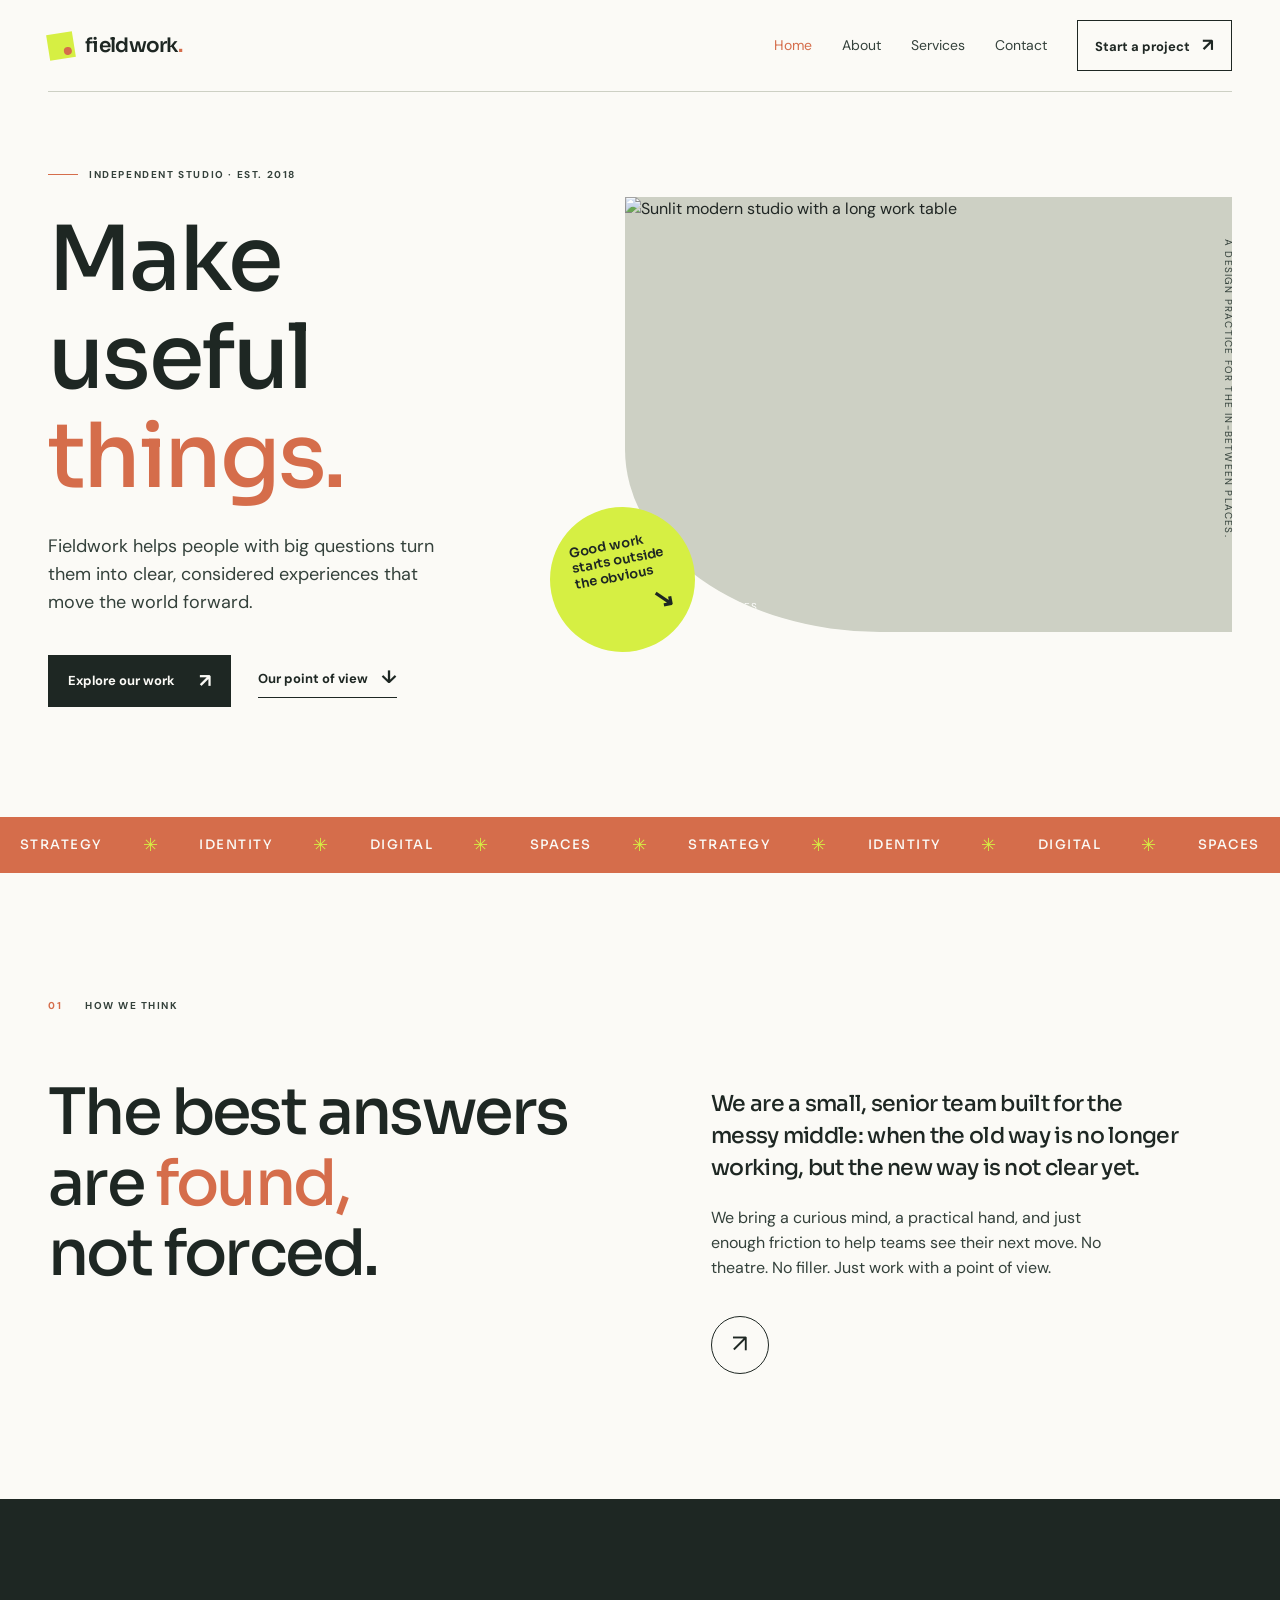
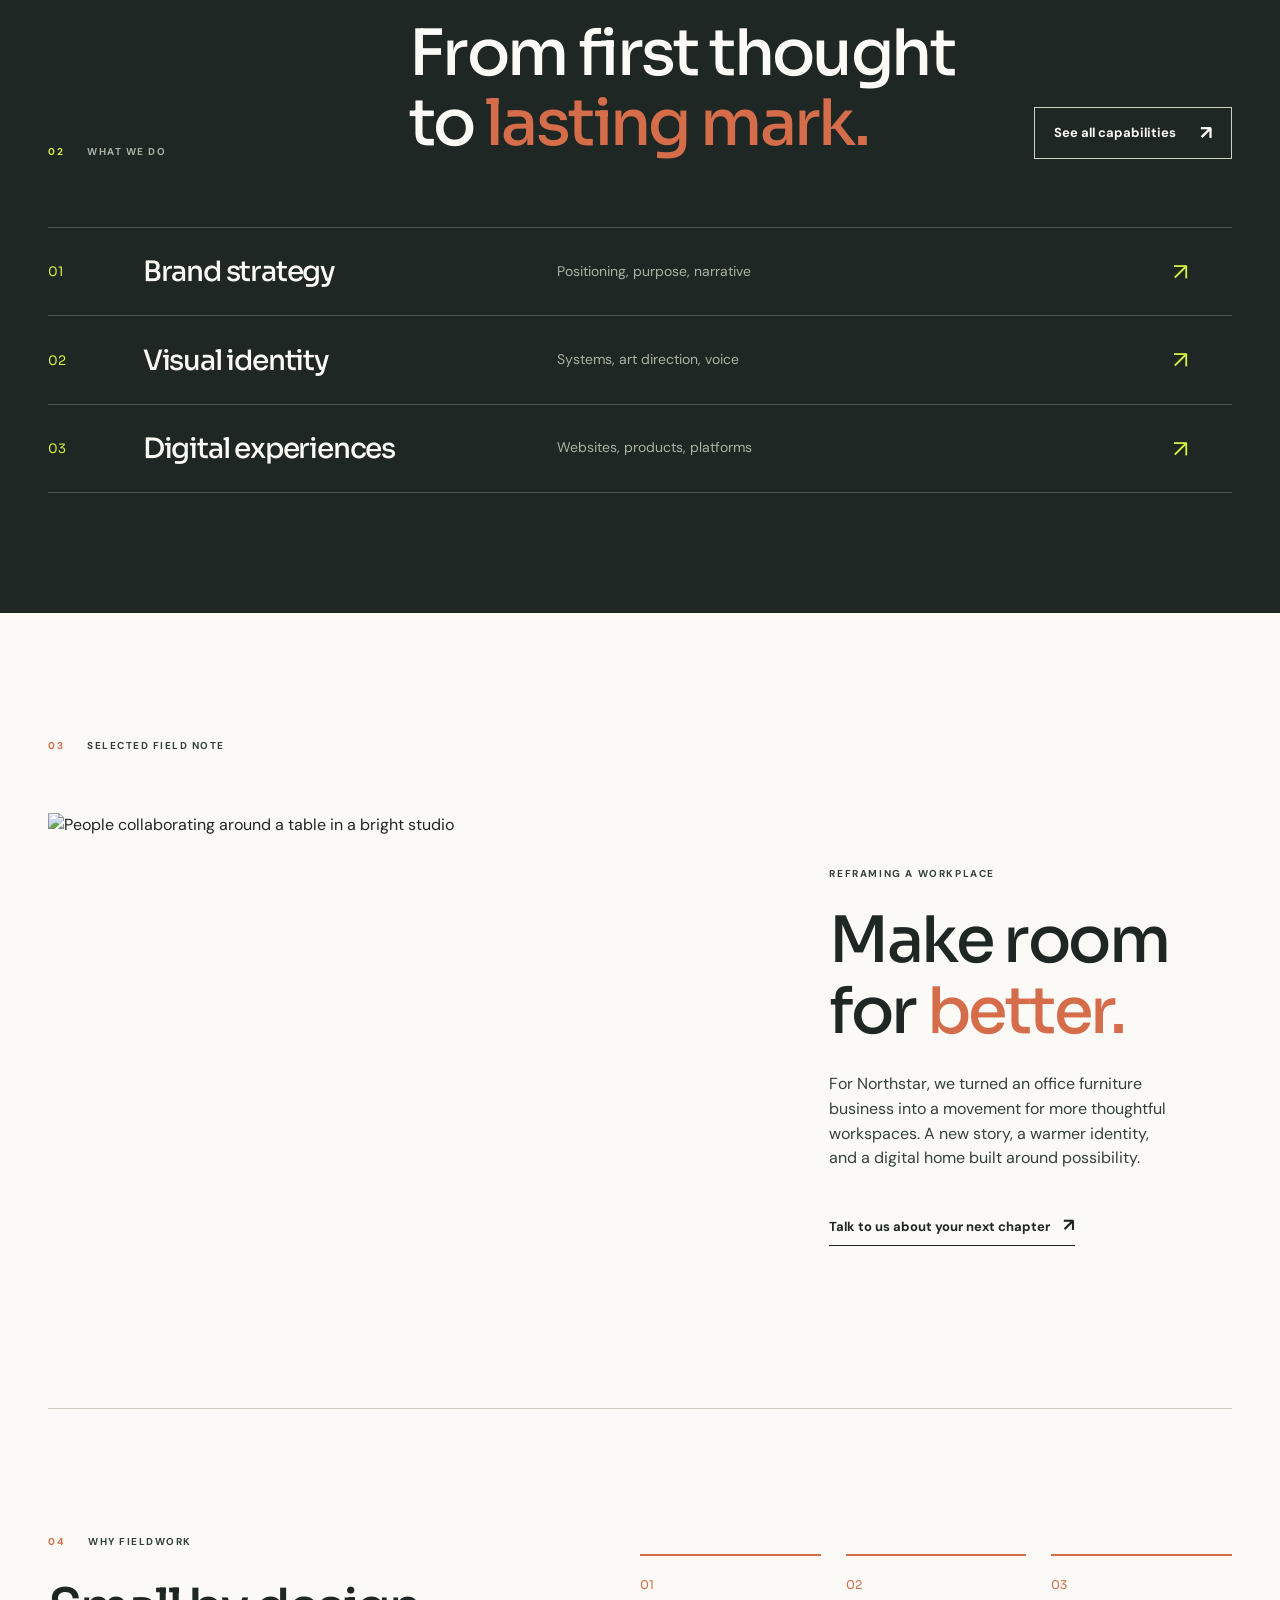
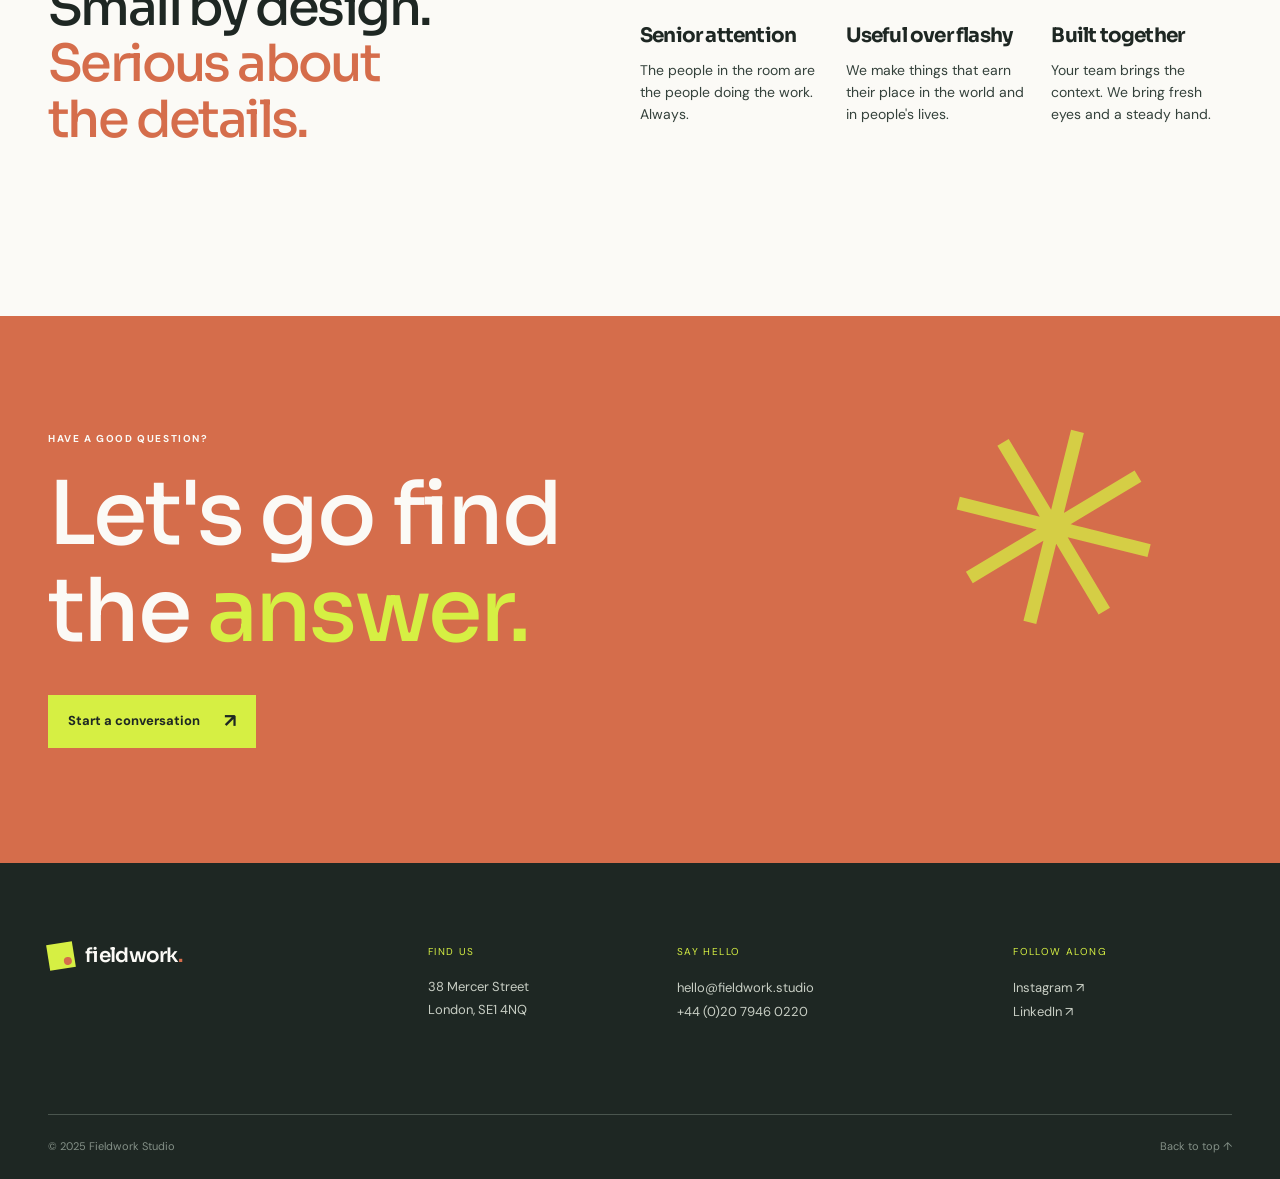
==== index.html @ 7ca1d2e1 "Initial website 2" ====
<!DOCTYPE html>
<html lang="en">
<head>
  <meta charset="UTF-8">
  <meta name="viewport" content="width=device-width, initial-scale=1.0">
  <meta name="description" content="Fieldwork is a strategy and design studio helping ambitious teams make useful things.">
  <title>Fieldwork — Make useful things</title>
  <link rel="preconnect" href="https://fonts.googleapis.com">
  <link rel="preconnect" href="https://fonts.gstatic.com" crossorigin>
  <link href="https://fonts.googleapis.com/css2?family=DM+Sans:wght@400;500;600;700&family=Sora:wght@400;500;600;700&display=swap" rel="stylesheet">
  <link rel="stylesheet" href="css/style.css">
</head>
<body>
  <header class="site-header" id="top">
    <nav class="navbar container" aria-label="Primary navigation">
      <a class="brand" href="index.html" aria-label="Fieldwork home"><span class="brand-mark"></span><span>fieldwork<span class="brand-dot">.</span></span></a>
      <button class="menu-toggle" aria-expanded="false" aria-controls="site-menu"><span></span><span></span><span></span><span class="sr-only">Open menu</span></button>
      <div class="nav-menu" id="site-menu">
        <a class="nav-link active" href="index.html">Home</a>
        <a class="nav-link" href="about.html">About</a>
        <a class="nav-link" href="services.html">Services</a>
        <a class="nav-link" href="contact.html">Contact</a>
        <a class="nav-cta" href="contact.html">Start a project <span aria-hidden="true">↗</span></a>
      </div>
    </nav>
  </header>

  <main>
    <section class="hero container">
      <div class="hero-copy reveal">
        <p class="eyebrow"><span class="eyebrow-line"></span> Independent studio · Est. 2018</p>
        <h1>Make useful<br><em>things.</em></h1>
        <p class="hero-intro">Fieldwork helps people with big questions turn them into clear, considered experiences that move the world forward.</p>
        <div class="hero-actions"><a class="button button-dark" href="services.html">Explore our work <span>↗</span></a><a class="text-link" href="#manifesto">Our point of view <span>↓</span></a></div>
      </div>
      <div class="hero-visual reveal delay-1">
        <div class="hero-image-wrap"><img src="https://images.unsplash.com/photo-1497366754035-f200968a6e72?auto=format&fit=crop&w=1200&q=85" alt="Sunlit modern studio with a long work table"><span class="image-label">01 / studio notes</span></div>
        <div class="hero-stamp"><span>Good work<br>starts outside<br>the obvious</span><span class="stamp-arrow">↘</span></div>
        <div class="hero-caption">A design practice for the in-between places.</div>
      </div>
    </section>

    <section class="ticker" aria-label="Fieldwork disciplines"><div class="ticker-track"><span>Strategy</span><i>✳</i><span>Identity</span><i>✳</i><span>Digital</span><i>✳</i><span>Spaces</span><i>✳</i><span>Strategy</span><i>✳</i><span>Identity</span><i>✳</i><span>Digital</span><i>✳</i><span>Spaces</span></div></section>

    <section class="manifesto section container" id="manifesto">
      <div class="section-kicker"><span>01</span><span>How we think</span></div>
      <div class="manifesto-grid"><h2 class="reveal">The best answers<br>are <span>found,</span><br>not forced.</h2><div class="manifesto-body reveal delay-1"><p class="large-copy">We are a small, senior team built for the messy middle: when the old way is no longer working, but the new way is not clear yet.</p><p>We bring a curious mind, a practical hand, and just enough friction to help teams see their next move. No theatre. No filler. Just work with a point of view.</p><a class="round-link" href="about.html" aria-label="Read more about Fieldwork">↗</a></div></div>
    </section>

    <section class="services-preview section-dark">
      <div class="container">
        <div class="section-heading light"><div class="section-kicker"><span>02</span><span>What we do</span></div><h2>From first thought<br>to <em>lasting mark.</em></h2><a class="button button-light" href="services.html">See all capabilities <span>↗</span></a></div>
        <div class="service-list">
          <a class="service-row reveal" href="services.html"><span class="service-number">01</span><span class="service-name">Brand strategy</span><span class="service-desc">Positioning, purpose, narrative</span><span class="service-arrow">↗</span></a>
          <a class="service-row reveal" href="services.html"><span class="service-number">02</span><span class="service-name">Visual identity</span><span class="service-desc">Systems, art direction, voice</span><span class="service-arrow">↗</span></a>
          <a class="service-row reveal" href="services.html"><span class="service-number">03</span><span class="service-name">Digital experiences</span><span class="service-desc">Websites, products, platforms</span><span class="service-arrow">↗</span></a>
        </div>
      </div>
    </section>

    <section class="feature-story section container">
      <div class="section-kicker"><span>03</span><span>Selected field note</span></div>
      <div class="story-layout"><div class="story-image reveal"><img src="https://images.unsplash.com/photo-1497366811353-6870744d04b2?auto=format&fit=crop&w=1200&q=85" alt="People collaborating around a table in a bright studio"><span>Northstar / 2024</span></div><div class="story-copy reveal delay-1"><p class="eyebrow">Reframing a workplace</p><h2>Make room<br>for <em>better.</em></h2><p>For Northstar, we turned an office furniture business into a movement for more thoughtful workspaces. A new story, a warmer identity, and a digital home built around possibility.</p><a class="text-link" href="contact.html">Talk to us about your next chapter <span>↗</span></a></div></div>
    </section>

    <section class="principles section container"><div class="principles-intro"><div class="section-kicker"><span>04</span><span>Why Fieldwork</span></div><h2>Small by design.<br><span>Serious about<br>the details.</span></h2></div><div class="principles-list"><div class="principle"><b>01</b><h3>Senior attention</h3><p>The people in the room are the people doing the work. Always.</p></div><div class="principle"><b>02</b><h3>Useful over flashy</h3><p>We make things that earn their place in the world and in people's lives.</p></div><div class="principle"><b>03</b><h3>Built together</h3><p>Your team brings the context. We bring fresh eyes and a steady hand.</p></div></div></section>

    <section class="cta-band"><div class="container cta-content"><p class="eyebrow">Have a good question?</p><h2>Let's go find<br>the <em>answer.</em></h2><a class="button button-lime" href="contact.html">Start a conversation <span>↗</span></a></div><div class="cta-shape" aria-hidden="true">✳</div></section>
  </main>

  <footer class="site-footer"><div class="container footer-grid"><a class="brand brand-light" href="index.html"><span class="brand-mark"></span><span>fieldwork<span class="brand-dot">.</span></span></a><div><p class="footer-label">Find us</p><p>38 Mercer Street<br>London, SE1 4NQ</p></div><div><p class="footer-label">Say hello</p><a href="mailto:hello@fieldwork.studio">hello@fieldwork.studio</a><br><a href="tel:+442079460220">+44 (0)20 7946 0220</a></div><div><p class="footer-label">Follow along</p><a href="#top">Instagram ↗</a><br><a href="#top">LinkedIn ↗</a></div></div><div class="container footer-bottom"><span>© 2025 Fieldwork Studio</span><a href="#top">Back to top ↑</a></div></footer>
  <button class="scroll-top" aria-label="Scroll to top">↑</button>
  <script src="js/script.js"></script>
</body>
</html>
---- css/style.css ----
:root{--ink:#1e2723;--ink-soft:#34413b;--lime:#d6ef43;--coral:#d56d4b;--oat:#f4f1e8;--paper:#fbfaf6;--line:#cdd0c4;--white:#fff;--heading:'Sora',sans-serif;--body:'DM Sans',sans-serif;--max:1240px}*{box-sizing:border-box}html{scroll-behavior:smooth}body{margin:0;color:var(--ink);background:var(--paper);font-family:var(--body);font-size:16px;line-height:1.55;overflow-x:hidden}body.menu-open{overflow:hidden}a{color:inherit;text-decoration:none}img{display:block;max-width:100%}button,input,textarea,select{font:inherit}.container{width:min(calc(100% - 96px),var(--max));margin-inline:auto}.sr-only{position:absolute;width:1px;height:1px;padding:0;margin:-1px;overflow:hidden;clip:rect(0,0,0,0);white-space:nowrap;border:0}.site-header{position:relative;z-index:20;background:var(--paper)}.navbar{height:92px;display:flex;align-items:center;justify-content:space-between;border-bottom:1px solid var(--line)}.brand{display:flex;align-items:center;gap:11px;font:600 20px var(--heading);letter-spacing:-.7px}.brand-mark{width:26px;height:26px;background:var(--lime);display:inline-block;position:relative;transform:rotate(-9deg)}.brand-mark:after{content:'';position:absolute;width:8px;height:8px;background:var(--coral);right:3px;bottom:3px;border-radius:50%}.brand-dot{color:var(--coral)}.nav-menu{display:flex;align-items:center;gap:30px}.nav-link{font-size:14px;color:var(--ink-soft);transition:color .2s ease}.nav-link:hover,.nav-link.active{color:var(--coral)}.nav-cta{padding:11px 17px;border:1px solid var(--ink);font-size:13px;font-weight:700;transition:background .25s,color .25s}.nav-cta span{font-size:18px;margin-left:9px}.nav-cta:hover{background:var(--ink);color:var(--lime)}.menu-toggle{display:none;background:none;border:0;padding:8px}.menu-toggle span:not(.sr-only){display:block;width:25px;height:2px;background:var(--ink);margin:5px}.hero{min-height:650px;display:grid;grid-template-columns:43% 57%;align-items:center;padding-block:75px 110px}.eyebrow{display:flex;align-items:center;gap:11px;text-transform:uppercase;font-size:10px;letter-spacing:1.6px;font-weight:700;color:var(--ink-soft)}.eyebrow-line{display:inline-block;width:30px;height:1px;background:var(--coral)}h1,h2,h3,p{margin-top:0}h1,h2,h3{font-family:var(--heading);letter-spacing:-2.6px;line-height:1.1}h1{font-size:clamp(52px,7vw,92px);font-weight:500;margin:28px 0 27px}h1 em,h2 em{font-style:normal;color:var(--coral)}.hero-intro{font-size:18px;line-height:1.55;max-width:390px;color:var(--ink-soft)}.hero-actions{display:flex;align-items:center;gap:27px;margin-top:38px}.button{display:inline-flex;align-items:center;gap:24px;padding:15px 19px;border:1px solid transparent;font-weight:700;font-size:13px;cursor:pointer;transition:transform .25s,background .25s,color .25s,border .25s}.button span{font-size:19px;line-height:0}.button-dark{background:var(--ink);color:var(--paper)}.button-dark:hover{background:var(--coral);transform:translateY(-3px)}.button-light{border-color:var(--line);color:var(--paper)}.button-light:hover{background:var(--lime);border-color:var(--lime);color:var(--ink)}.button-lime{background:var(--lime);color:var(--ink)}.button-lime:hover{background:var(--paper);transform:translateY(-3px)}.text-link{font-size:13px;font-weight:700;border-bottom:1px solid var(--ink);padding-bottom:5px}.text-link span{font-size:18px;margin-left:10px;transition:margin .2s}.text-link:hover span{margin-left:15px}.hero-visual{height:480px;position:relative;padding-left:10%}.hero-image-wrap{height:435px;position:relative;overflow:hidden;border-radius:0 0 0 42%;background:var(--line)}.hero-image-wrap img{width:100%;height:100%;object-fit:cover;filter:saturate(.7)}.image-label{position:absolute;left:20px;bottom:17px;color:var(--white);font-size:10px;text-transform:uppercase;letter-spacing:1.3px}.hero-stamp{position:absolute;left:-1%;bottom:25px;width:145px;height:145px;border-radius:50%;background:var(--lime);display:flex;flex-direction:column;justify-content:center;padding:25px;font:600 13px/1.25 var(--heading);transform:rotate(-11deg)}.stamp-arrow{font-size:26px;align-self:flex-end;margin-top:6px}.hero-caption{position:absolute;right:-4px;top:42px;writing-mode:vertical-rl;text-transform:uppercase;font-size:10px;letter-spacing:1.2px;color:var(--ink-soft)}.ticker{background:var(--coral);color:var(--paper);overflow:hidden;padding:17px 0}.ticker-track{display:flex;justify-content:space-around;align-items:center;min-width:1000px;animation:marquee 28s linear infinite;font:500 13px var(--heading);text-transform:uppercase;letter-spacing:1.5px}.ticker i{font-style:normal;color:var(--lime);font-size:18px}@keyframes marquee{to{transform:translateX(-25%)}}.section{padding-block:125px}.section-kicker{display:flex;gap:23px;align-items:center;text-transform:uppercase;letter-spacing:1.5px;font-size:10px;font-weight:700;color:var(--ink-soft)}.section-kicker span:first-child{color:var(--coral)}.manifesto-grid{display:grid;grid-template-columns:1fr 1fr;gap:12%;margin-top:65px}.manifesto h2{font-size:clamp(38px,5vw,67px);font-weight:500;margin:0}.manifesto h2 span,.principles h2 span{color:var(--coral)}.manifesto-body{max-width:470px;padding-top:10px}.large-copy{font:500 22px/1.45 var(--heading);letter-spacing:-.7px}.manifesto-body p:not(.large-copy){color:var(--ink-soft);max-width:400px}.round-link{display:flex;width:58px;height:58px;border:1px solid var(--ink);border-radius:50%;align-items:center;justify-content:center;font-size:25px;margin-top:35px;transition:.25s}.round-link:hover{background:var(--coral);border-color:var(--coral);color:var(--paper);transform:rotate(45deg)}.section-dark{background:var(--ink);color:var(--paper)}.services-preview{padding:120px 0}.section-heading{display:grid;grid-template-columns:1fr 1.8fr auto;align-items:end;gap:30px;margin-bottom:68px}.section-heading h2{font-size:clamp(38px,5vw,66px);font-weight:500;margin:0}.light .section-kicker{color:#aab1a5}.light .section-kicker span:first-child{color:var(--lime)}.service-list{border-top:1px solid #4a554e}.service-row{display:grid;grid-template-columns:8% 35% 1fr 5%;align-items:center;padding:25px 0;border-bottom:1px solid #4a554e;transition:padding .25s,background .25s}.service-row:hover{padding-inline:15px;background:#29352f}.service-number{font:13px var(--heading);color:var(--lime)}.service-name{font:500 28px var(--heading);letter-spacing:-1.2px}.service-desc{color:#aab1a5;font-size:14px}.service-arrow{font-size:24px;color:var(--lime)}.feature-story{padding-bottom:110px}.story-layout{display:grid;grid-template-columns:57% 1fr;align-items:center;gap:9%;margin-top:60px}.story-image{position:relative}.story-image img{height:485px;width:100%;object-fit:cover;border-radius:0 100px 0 0;filter:saturate(.75)}.story-image span{position:absolute;left:20px;bottom:18px;color:var(--paper);font-size:10px;text-transform:uppercase;letter-spacing:1.3px}.story-copy h2{font-size:clamp(42px,5vw,70px);font-weight:500;margin:25px 0}.story-copy p:not(.eyebrow){color:var(--ink-soft);max-width:350px}.story-copy .text-link{display:inline-block;margin-top:25px}.principles{display:grid;grid-template-columns:40% 1fr;gap:10%;border-top:1px solid var(--line)}.principles-intro h2{font-size:clamp(37px,4vw,57px);font-weight:500;margin-top:30px}.principles-list{display:grid;grid-template-columns:repeat(3,1fr);gap:25px;padding-top:20px}.principle{border-top:2px solid var(--coral);padding-top:16px}.principle b{font:12px var(--heading);color:var(--coral)}.principle h3{font-size:20px;letter-spacing:-.8px;margin:28px 0 13px}.principle p{font-size:14px;color:var(--ink-soft)}.cta-band{position:relative;overflow:hidden;background:var(--coral);color:var(--paper);padding:115px 0}.cta-content{position:relative;z-index:1}.cta-band .eyebrow{color:var(--paper)}.cta-band .eyebrow-line{background:var(--lime)}.cta-band h2{font-size:clamp(48px,7vw,88px);font-weight:500;margin:20px 0 35px}.cta-band h2 em{color:var(--lime)}.cta-shape{position:absolute;right:9%;top:15%;font-size:270px;line-height:1;color:var(--lime);opacity:.75;transform:rotate(14deg)}.site-footer{background:var(--ink);color:var(--paper);padding:80px 0 24px}.footer-grid{display:grid;grid-template-columns:1.6fr 1fr 1.4fr 1fr;gap:30px;border-bottom:1px solid #4a554e;padding-bottom:80px}.brand-light{color:var(--paper);align-self:start}.footer-grid p,.footer-grid a:not(.brand){font-size:13px;color:#c8cec4;line-height:1.8}.footer-label{font-size:10px!important;text-transform:uppercase;letter-spacing:1.4px;color:var(--lime)!important;margin-bottom:14px}.footer-grid a:not(.brand):hover,.footer-bottom a:hover{color:var(--lime)}.footer-bottom{display:flex;justify-content:space-between;padding-top:23px;color:#849087;font-size:11px}.page-hero{padding-block:100px 100px}.page-hero h1{font-size:clamp(52px,7vw,92px);margin-bottom:27px}.page-lede{font-size:20px;line-height:1.5;max-width:520px;color:var(--ink-soft)}.page-hero-tight{padding-bottom:75px}.about-split{display:grid;grid-template-columns:55% 1fr;gap:10%;padding-top:35px}.about-photo{position:relative}.about-photo img{width:100%;height:520px;object-fit:cover;border-radius:90px 0 0 0;filter:saturate(.7)}.about-photo .image-label{color:var(--ink)}.about-text{padding-top:35px}.about-text h2{font-size:clamp(35px,4vw,54px);font-weight:500;margin:35px 0 25px}.about-text p{color:var(--ink-soft)}.stat-row{display:flex;gap:60px;margin-top:48px}.stat-row strong{display:block;font:500 43px var(--heading);color:var(--coral)}.stat-row span{font-size:12px;line-height:1.3;display:block;color:var(--ink-soft)}.values-section{padding:120px 0}.values-grid{display:grid;grid-template-columns:repeat(3,1fr);gap:60px;margin-top:80px}.values-grid>div{border-top:1px solid #59645c;padding-top:18px}.values-grid span{color:var(--lime);font:12px var(--heading)}.values-grid h3{font-size:28px;font-weight:500;margin:38px 0 15px}.values-grid p{color:#b2b9b0;max-width:250px}.quote-section{text-align:center;max-width:840px}.quote-mark{font:100px/0.5 Georgia,serif;color:var(--coral);margin-bottom:45px}.quote-section blockquote{font:500 clamp(26px,4vw,45px)/1.3 var(--heading);letter-spacing:-1px;margin:0}.quote-byline{color:var(--ink-soft);margin-top:32px;font-size:13px}.capability-section{padding-top:35px}.capability-list{margin-top:60px;display:grid;grid-template-columns:1fr 1fr;gap:20px}.capability{background:#e9e7dd;padding:35px;min-height:320px;display:flex;flex-direction:column;transition:transform .25s}.capability:hover{transform:translateY(-7px)}.capability-accent{background:var(--lime)}.capability-coral{background:var(--coral);color:var(--paper)}.capability-top{display:grid;grid-template-columns:30px 1fr 30px;align-items:start}.capability-top>span:first-child{font:12px var(--heading);color:var(--coral)}.capability-coral .capability-top>span:first-child{color:var(--lime)}.capability h2{font-size:35px;font-weight:500;margin:0}.capability-symbol{font-size:25px;text-align:right}.capability>p{max-width:430px;color:var(--ink-soft);margin:40px 0 25px}.capability-coral>p{color:#f2d8ce}.tags{display:flex;flex-wrap:wrap;gap:7px;margin-top:auto}.tags span{border:1px solid #afb3a7;padding:6px 9px;font-size:11px}.capability-accent .tags span{border-color:#8c9b23}.capability-coral .tags span{border-color:#e9a58d}.image-strip{height:500px;position:relative;overflow:hidden}.image-strip img{width:100%;height:100%;object-fit:cover;filter:saturate(.6)}.image-strip:after{content:'';position:absolute;inset:0;background:rgba(30,39,35,.25)}.image-strip-note{position:absolute;z-index:1;right:9%;bottom:55px;color:var(--paper);font:500 30px/1.2 var(--heading);letter-spacing:-1px}.process{display:grid;grid-template-columns:35% 1fr;gap:10%}.process-intro h2{font-size:clamp(36px,4vw,53px);font-weight:500;margin-top:30px}.process-steps{display:grid;grid-template-columns:repeat(3,1fr);gap:20px;padding-top:35px}.process-steps>div{border-top:2px solid var(--coral);padding-top:15px}.process-steps span{font:12px var(--heading);color:var(--coral)}.process-steps h3{font-size:23px;margin:34px 0 12px}.process-steps p{font-size:14px;color:var(--ink-soft)}.contact-hero{display:grid;grid-template-columns:1fr 34%;gap:10%;padding-bottom:55px}.contact-aside{border-left:1px solid var(--line);padding-left:35px;margin-top:110px;color:var(--ink-soft);font-size:13px}.contact-aside a{font:500 17px var(--heading);color:var(--coral)}.aside-space{margin-top:65px}.contact-section{display:grid;grid-template-columns:35% 1fr;gap:15%;padding-top:60px}.form-intro h2{font-size:clamp(37px,4vw,55px);font-weight:500;margin:30px 0 15px}.form-intro p{color:var(--ink-soft);font-size:14px}.contact-form{display:grid;grid-template-columns:1fr 1fr;gap:13px 20px}.contact-form label{font-size:12px;font-weight:700;color:var(--ink-soft);grid-column:span 1}.contact-form label:nth-of-type(3),.contact-form label:nth-of-type(4),.contact-form textarea,.contact-form select,.contact-form button,.form-status{grid-column:span 2}.contact-form label span{color:var(--coral)}.contact-form input,.contact-form textarea,.contact-form select{width:100%;border:0;border-bottom:1px solid var(--line);background:transparent;padding:8px 0 12px;color:var(--ink);outline:0;resize:vertical;margin-bottom:16px}.contact-form input:focus,.contact-form textarea:focus,.contact-form select:focus{border-color:var(--coral)}.contact-form textarea{min-height:90px}.contact-form select{appearance:none;background-image:linear-gradient(45deg,transparent 50%,var(--ink) 50%),linear-gradient(135deg,var(--ink) 50%,transparent 50%);background-position:calc(100% - 8px) 14px,100% 14px;background-size:8px 8px,8px 8px;background-repeat:no-repeat}.contact-form button{justify-self:start;margin-top:12px}.form-status{font-size:13px;color:var(--coral);margin:0}.form-status.success{color:#52752e}.scroll-top{position:fixed;right:24px;bottom:24px;width:43px;height:43px;background:var(--lime);color:var(--ink);border:0;border-radius:50%;font-size:20px;opacity:0;pointer-events:none;transition:opacity .3s,transform .3s;z-index:10}.scroll-top.visible{opacity:1;pointer-events:auto}.scroll-top:hover{transform:translateY(-5px)}.reveal{opacity:0;transform:translateY(22px);transition:opacity .7s ease,transform .7s ease}.reveal.visible{opacity:1;transform:none}.delay-1{transition-delay:.12s}@media(max-width:850px){.container{width:min(calc(100% - 42px),var(--max))}.navbar{height:76px}.menu-toggle{display:block;z-index:22}.nav-menu{position:fixed;inset:0;background:var(--lime);display:flex;flex-direction:column;justify-content:center;gap:25px;transform:translateX(100%);transition:transform .35s ease}.nav-menu.open{transform:translateX(0)}.nav-link{font:500 30px var(--heading)}.nav-cta{font-size:14px}.hero{grid-template-columns:1fr;gap:50px;padding-block:65px 90px}.hero-visual{height:390px;padding-left:7%}.hero-image-wrap{height:350px}.hero-stamp{width:125px;height:125px;padding:19px;font-size:11px}.hero-caption{right:-8px}.section{padding-block:85px}.manifesto-grid,.story-layout,.principles,.process,.contact-section{grid-template-columns:1fr;gap:45px}.manifesto-grid{margin-top:45px}.section-heading{grid-template-columns:1fr;gap:25px;margin-bottom:50px}.section-heading .button{justify-self:start}.service-row{grid-template-columns:10% 1fr 6%;gap:10px}.service-name{font-size:22px}.service-desc{display:none}.story-image img{height:380px}.principles-list{padding-top:0}.about-split{grid-template-columns:1fr;gap:30px}.about-photo img{height:390px}.about-text{padding-top:0}.values-grid{gap:35px;margin-top:55px}.image-strip{height:380px}.capability-list{grid-template-columns:1fr;margin-top:45px}.page-hero{padding-block:75px 65px}.page-hero-tight{padding-bottom:45px}.contact-hero{grid-template-columns:1fr;gap:10px}.contact-aside{margin-top:20px;padding:20px 0 0;border-left:0;border-top:1px solid var(--line)}.contact-section{padding-top:50px}.footer-grid{grid-template-columns:1fr 1fr;gap:40px}.footer-grid .brand{grid-column:span 2}.cta-shape{right:-10%;font-size:180px}}@media(max-width:520px){h1{font-size:50px}.hero-intro{font-size:16px}.hero-actions{align-items:flex-start;flex-direction:column;gap:22px}.hero-visual{height:325px;padding-left:5%}.hero-image-wrap{height:290px}.hero-stamp{left:-3%;bottom:0}.manifesto h2{font-size:40px}.service-row{grid-template-columns:14% 1fr 8%}.service-name{font-size:19px}.principles-list,.values-grid,.process-steps{grid-template-columns:1fr;gap:30px}.story-image img{height:300px;border-radius:0 60px 0 0}.cta-band{padding:85px 0}.cta-band h2{font-size:53px}.footer-grid{grid-template-columns:1fr;gap:25px;padding-bottom:50px}.footer-grid .brand{grid-column:auto;margin-bottom:15px}.footer-bottom{gap:20px;flex-direction:column}.contact-form{display:flex;flex-direction:column;gap:0}.contact-form button{align-self:flex-start}.contact-form input,.contact-form textarea,.contact-form select{margin-bottom:22px}.image-strip-note{right:7%;bottom:35px;font-size:23px}.capability{padding:25px;min-height:300px}}
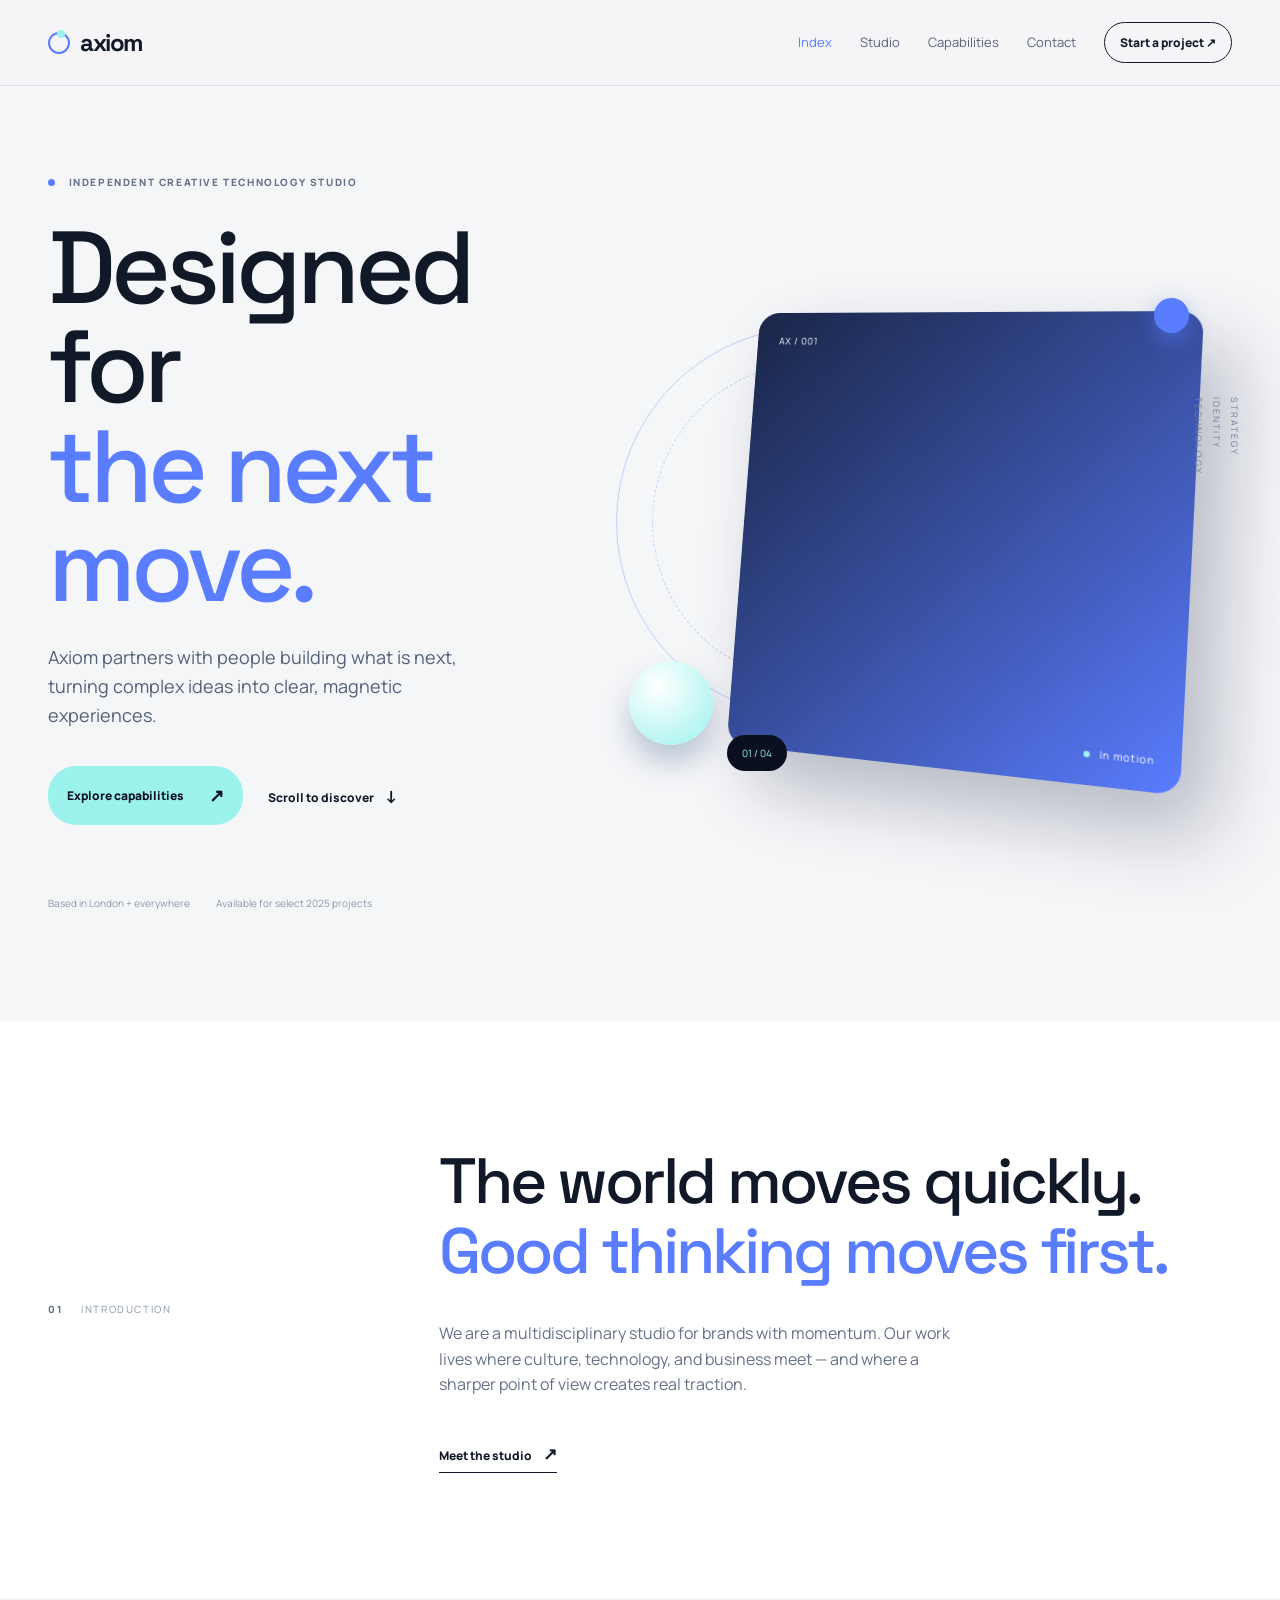
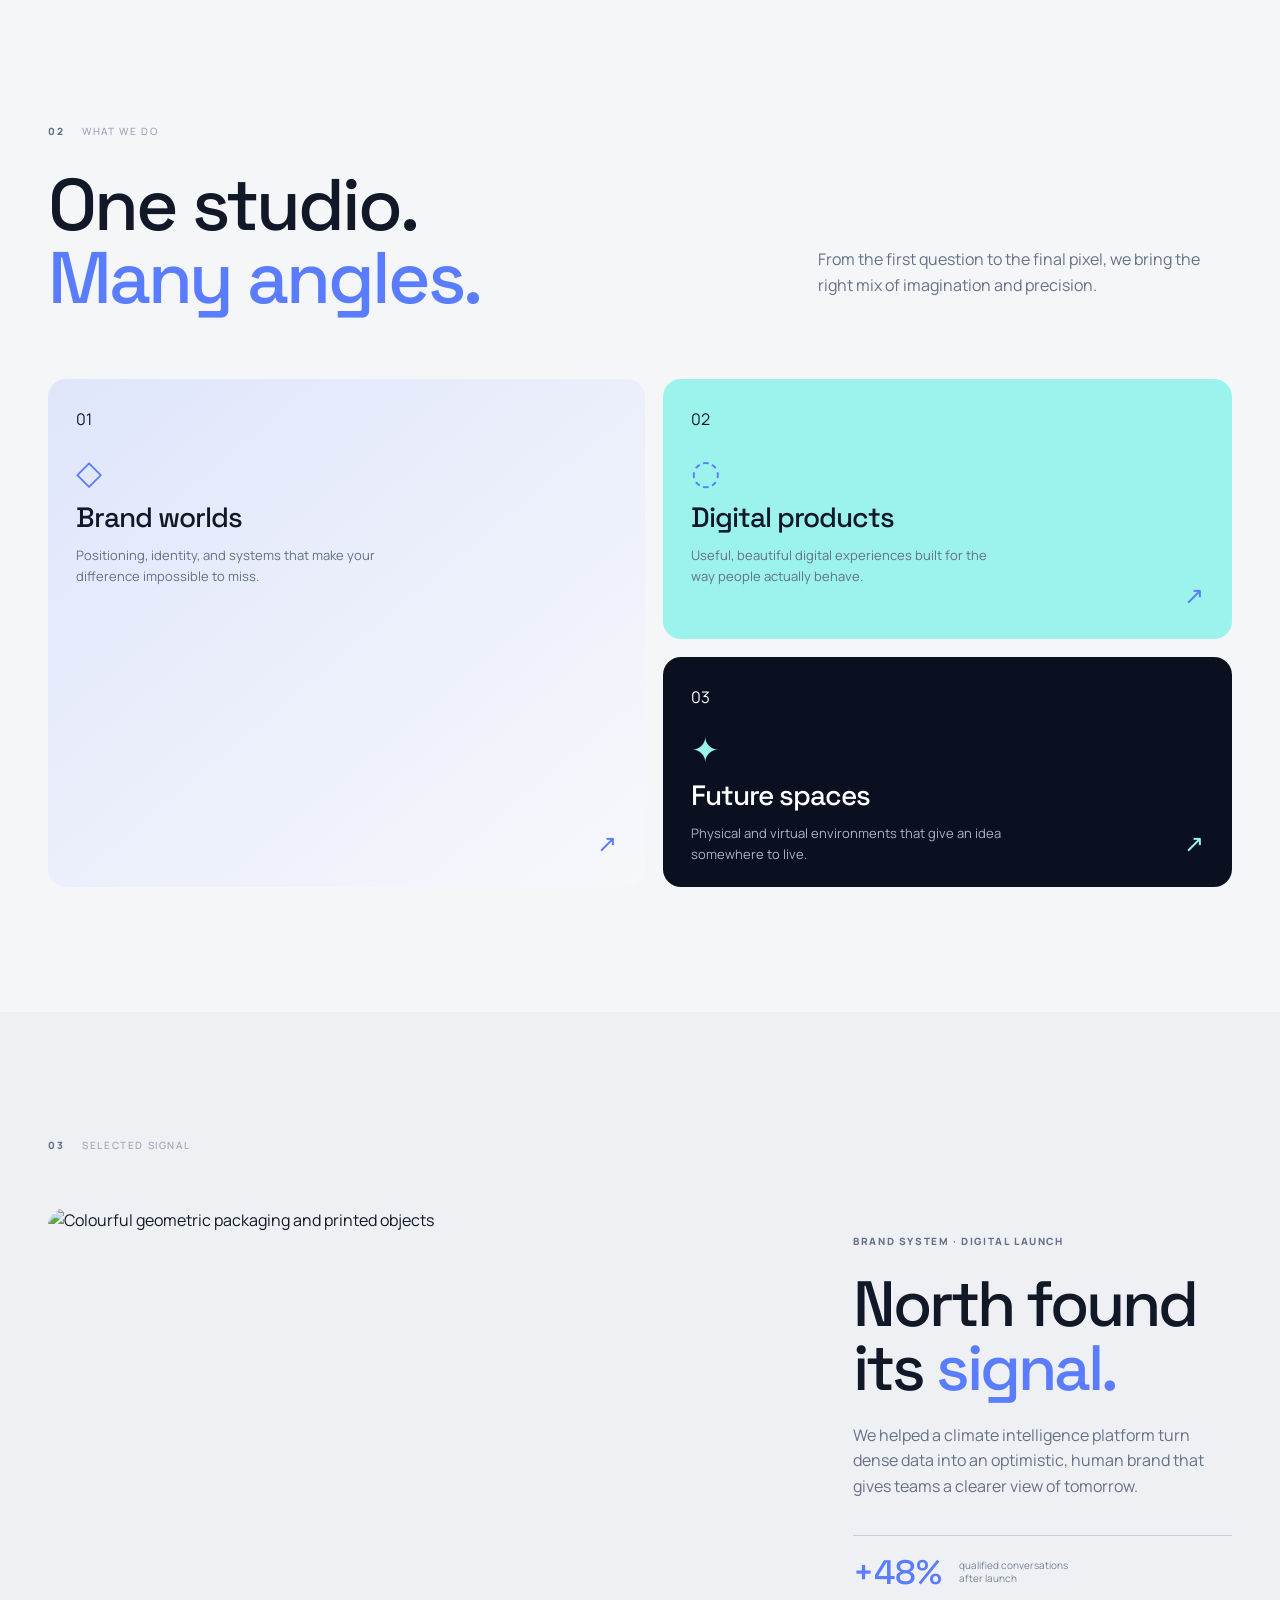
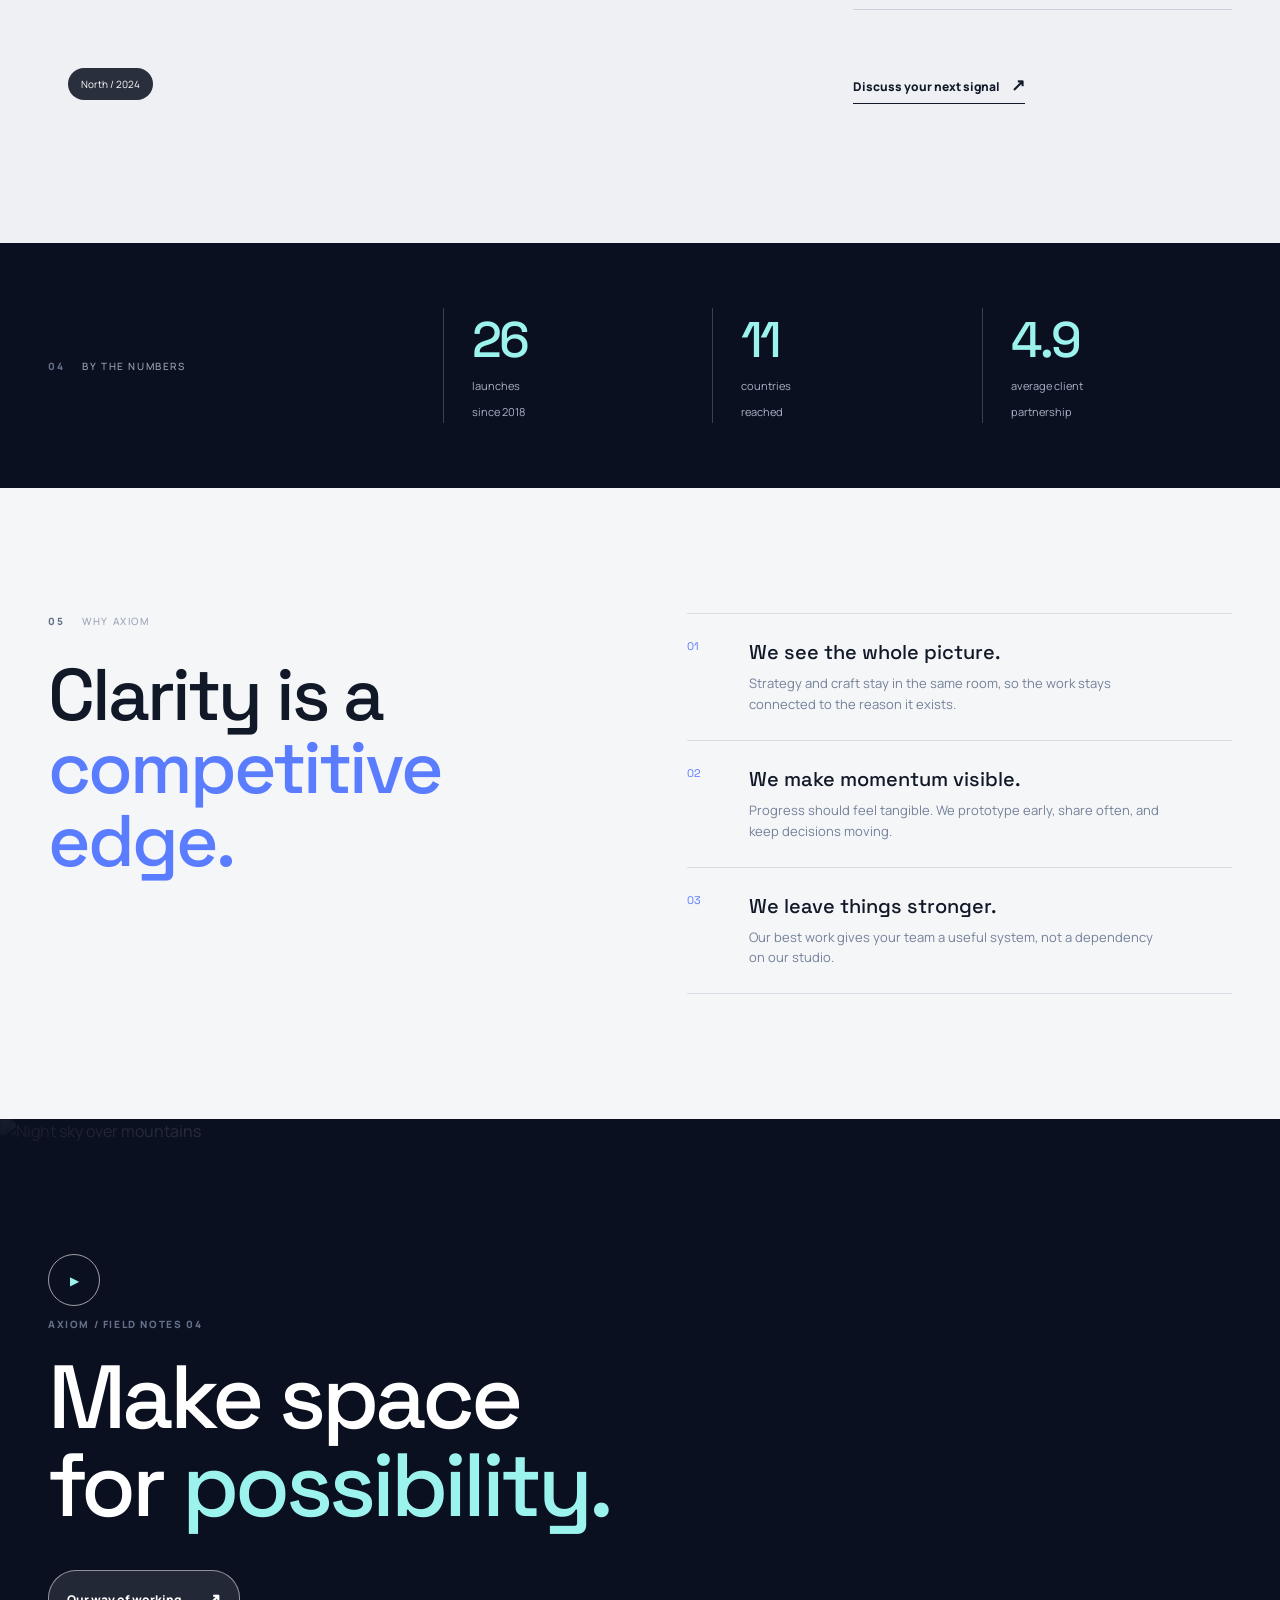
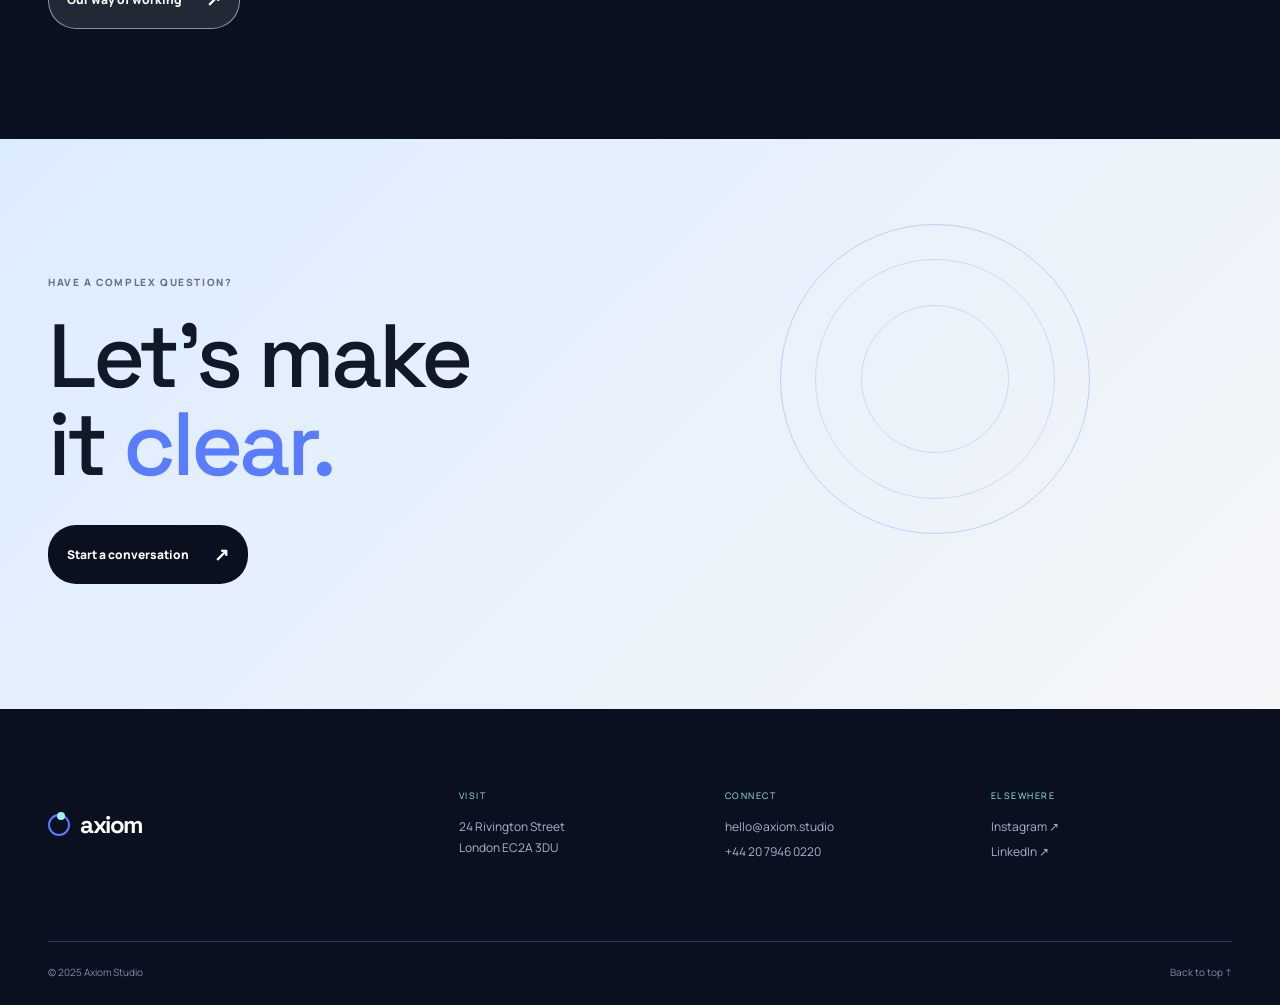
==== commit e43ad612: "Updated website" ====
--- a/index.html
+++ b/index.html
@@ -1,75 +1 @@
-<!DOCTYPE html>
-<html lang="en">
-<head>
-  <meta charset="UTF-8">
-  <meta name="viewport" content="width=device-width, initial-scale=1.0">
-  <meta name="description" content="Fieldwork is a strategy and design studio helping ambitious teams make useful things.">
-  <title>Fieldwork — Make useful things</title>
-  <link rel="preconnect" href="https://fonts.googleapis.com">
-  <link rel="preconnect" href="https://fonts.gstatic.com" crossorigin>
-  <link href="https://fonts.googleapis.com/css2?family=DM+Sans:wght@400;500;600;700&family=Sora:wght@400;500;600;700&display=swap" rel="stylesheet">
-  <link rel="stylesheet" href="css/style.css">
-</head>
-<body>
-  <header class="site-header" id="top">
-    <nav class="navbar container" aria-label="Primary navigation">
-      <a class="brand" href="index.html" aria-label="Fieldwork home"><span class="brand-mark"></span><span>fieldwork<span class="brand-dot">.</span></span></a>
-      <button class="menu-toggle" aria-expanded="false" aria-controls="site-menu"><span></span><span></span><span></span><span class="sr-only">Open menu</span></button>
-      <div class="nav-menu" id="site-menu">
-        <a class="nav-link active" href="index.html">Home</a>
-        <a class="nav-link" href="about.html">About</a>
-        <a class="nav-link" href="services.html">Services</a>
-        <a class="nav-link" href="contact.html">Contact</a>
-        <a class="nav-cta" href="contact.html">Start a project <span aria-hidden="true">↗</span></a>
-      </div>
-    </nav>
-  </header>
-
-  <main>
-    <section class="hero container">
-      <div class="hero-copy reveal">
-        <p class="eyebrow"><span class="eyebrow-line"></span> Independent studio · Est. 2018</p>
-        <h1>Make useful<br><em>things.</em></h1>
-        <p class="hero-intro">Fieldwork helps people with big questions turn them into clear, considered experiences that move the world forward.</p>
-        <div class="hero-actions"><a class="button button-dark" href="services.html">Explore our work <span>↗</span></a><a class="text-link" href="#manifesto">Our point of view <span>↓</span></a></div>
-      </div>
-      <div class="hero-visual reveal delay-1">
-        <div class="hero-image-wrap"><img src="https://images.unsplash.com/photo-1497366754035-f200968a6e72?auto=format&fit=crop&w=1200&q=85" alt="Sunlit modern studio with a long work table"><span class="image-label">01 / studio notes</span></div>
-        <div class="hero-stamp"><span>Good work<br>starts outside<br>the obvious</span><span class="stamp-arrow">↘</span></div>
-        <div class="hero-caption">A design practice for the in-between places.</div>
-      </div>
-    </section>
-
-    <section class="ticker" aria-label="Fieldwork disciplines"><div class="ticker-track"><span>Strategy</span><i>✳</i><span>Identity</span><i>✳</i><span>Digital</span><i>✳</i><span>Spaces</span><i>✳</i><span>Strategy</span><i>✳</i><span>Identity</span><i>✳</i><span>Digital</span><i>✳</i><span>Spaces</span></div></section>
-
-    <section class="manifesto section container" id="manifesto">
-      <div class="section-kicker"><span>01</span><span>How we think</span></div>
-      <div class="manifesto-grid"><h2 class="reveal">The best answers<br>are <span>found,</span><br>not forced.</h2><div class="manifesto-body reveal delay-1"><p class="large-copy">We are a small, senior team built for the messy middle: when the old way is no longer working, but the new way is not clear yet.</p><p>We bring a curious mind, a practical hand, and just enough friction to help teams see their next move. No theatre. No filler. Just work with a point of view.</p><a class="round-link" href="about.html" aria-label="Read more about Fieldwork">↗</a></div></div>
-    </section>
-
-    <section class="services-preview section-dark">
-      <div class="container">
-        <div class="section-heading light"><div class="section-kicker"><span>02</span><span>What we do</span></div><h2>From first thought<br>to <em>lasting mark.</em></h2><a class="button button-light" href="services.html">See all capabilities <span>↗</span></a></div>
-        <div class="service-list">
-          <a class="service-row reveal" href="services.html"><span class="service-number">01</span><span class="service-name">Brand strategy</span><span class="service-desc">Positioning, purpose, narrative</span><span class="service-arrow">↗</span></a>
-          <a class="service-row reveal" href="services.html"><span class="service-number">02</span><span class="service-name">Visual identity</span><span class="service-desc">Systems, art direction, voice</span><span class="service-arrow">↗</span></a>
-          <a class="service-row reveal" href="services.html"><span class="service-number">03</span><span class="service-name">Digital experiences</span><span class="service-desc">Websites, products, platforms</span><span class="service-arrow">↗</span></a>
-        </div>
-      </div>
-    </section>
-
-    <section class="feature-story section container">
-      <div class="section-kicker"><span>03</span><span>Selected field note</span></div>
-      <div class="story-layout"><div class="story-image reveal"><img src="https://images.unsplash.com/photo-1497366811353-6870744d04b2?auto=format&fit=crop&w=1200&q=85" alt="People collaborating around a table in a bright studio"><span>Northstar / 2024</span></div><div class="story-copy reveal delay-1"><p class="eyebrow">Reframing a workplace</p><h2>Make room<br>for <em>better.</em></h2><p>For Northstar, we turned an office furniture business into a movement for more thoughtful workspaces. A new story, a warmer identity, and a digital home built around possibility.</p><a class="text-link" href="contact.html">Talk to us about your next chapter <span>↗</span></a></div></div>
-    </section>
-
-    <section class="principles section container"><div class="principles-intro"><div class="section-kicker"><span>04</span><span>Why Fieldwork</span></div><h2>Small by design.<br><span>Serious about<br>the details.</span></h2></div><div class="principles-list"><div class="principle"><b>01</b><h3>Senior attention</h3><p>The people in the room are the people doing the work. Always.</p></div><div class="principle"><b>02</b><h3>Useful over flashy</h3><p>We make things that earn their place in the world and in people's lives.</p></div><div class="principle"><b>03</b><h3>Built together</h3><p>Your team brings the context. We bring fresh eyes and a steady hand.</p></div></div></section>
-
-    <section class="cta-band"><div class="container cta-content"><p class="eyebrow">Have a good question?</p><h2>Let's go find<br>the <em>answer.</em></h2><a class="button button-lime" href="contact.html">Start a conversation <span>↗</span></a></div><div class="cta-shape" aria-hidden="true">✳</div></section>
-  </main>
-
-  <footer class="site-footer"><div class="container footer-grid"><a class="brand brand-light" href="index.html"><span class="brand-mark"></span><span>fieldwork<span class="brand-dot">.</span></span></a><div><p class="footer-label">Find us</p><p>38 Mercer Street<br>London, SE1 4NQ</p></div><div><p class="footer-label">Say hello</p><a href="mailto:hello@fieldwork.studio">hello@fieldwork.studio</a><br><a href="tel:+442079460220">+44 (0)20 7946 0220</a></div><div><p class="footer-label">Follow along</p><a href="#top">Instagram ↗</a><br><a href="#top">LinkedIn ↗</a></div></div><div class="container footer-bottom"><span>© 2025 Fieldwork Studio</span><a href="#top">Back to top ↑</a></div></footer>
-  <button class="scroll-top" aria-label="Scroll to top">↑</button>
-  <script src="js/script.js"></script>
-</body>
-</html>+<!doctype html><html lang="en"><head><meta charset="utf-8"><meta name="viewport" content="width=device-width,initial-scale=1"><meta name="description" content="Axiom builds digital products, identities, and spaces for ambitious companies."><title>Axiom — Designed for the next move</title><link rel="preconnect" href="https://fonts.googleapis.com"><link rel="preconnect" href="https://fonts.gstatic.com" crossorigin><link href="https://fonts.googleapis.com/css2?family=Manrope:wght@400;500;600;700;800&family=Space+Grotesk:wght@400;500;600;700&display=swap" rel="stylesheet"><link rel="stylesheet" href="css/style.css"></head><body><header class="site-header" id="top"><nav class="navbar container" aria-label="Primary navigation"><a class="logo" href="index.html"><span class="logo-orbit"></span>axiom</a><button class="menu-toggle" aria-label="Open navigation" aria-expanded="false" aria-controls="site-menu"><span></span><span></span></button><div class="nav-menu" id="site-menu"><a class="nav-link active" href="index.html">Index</a><a class="nav-link" href="about.html">Studio</a><a class="nav-link" href="services.html">Capabilities</a><a class="nav-link" href="contact.html">Contact</a><a class="nav-pill" href="contact.html">Start a project <span>↗</span></a></div></nav></header><main><section class="hero container"><div class="hero-copy reveal"><p class="kicker"><span class="kicker-dot"></span> Independent creative technology studio</p><h1>Designed for<br><span>the next move.</span></h1><p class="hero-lede">Axiom partners with people building what is next, turning complex ideas into clear, magnetic experiences.</p><div class="hero-actions"><a class="button button-cyan" href="services.html">Explore capabilities <span>↗</span></a><a class="quiet-link" href="#intro">Scroll to discover <span>↓</span></a></div><div class="hero-meta"><span>Based in London + everywhere</span><span>Available for select 2025 projects</span></div></div><div class="hero-stage reveal delay-1"><div class="orb orb-one"></div><div class="orb orb-two"></div><div class="stage-ring"></div><div class="stage-card"><video autoplay muted loop playsinline poster="https://images.unsplash.com/photo-1558655146-d09347e92766?auto=format&fit=crop&w=1200&q=85"><source src="assets/videos/hero.mp4" type="video/mp4"></video><span class="stage-label">AX / 001</span><span class="stage-status"><i></i> In motion</span></div><div class="stage-note">Strategy<br>identity<br>technology</div><div class="floating-chip">01 <span>/</span> 04</div></div></section><section class="intro section" id="intro"><div class="container intro-grid"><div class="section-number">01 <span>Introduction</span></div><div class="intro-content reveal"><p class="display-copy">The world moves quickly.<br><em>Good thinking moves first.</em></p><p class="body-copy">We are a multidisciplinary studio for brands with momentum. Our work lives where culture, technology, and business meet — and where a sharper point of view creates real traction.</p><a class="line-link" href="about.html">Meet the studio <span>↗</span></a></div></div></section><section class="capabilities section"><div class="container"><div class="section-head"><div><div class="section-number">02 <span>What we do</span></div><h2>One studio.<br><span>Many angles.</span></h2></div><p>From the first question to the final pixel, we bring the right mix of imagination and precision.</p></div><div class="capability-grid"><a class="capability-card card-large reveal" href="services.html"><span class="card-index">01</span><span class="card-icon">◇</span><h3>Brand worlds</h3><p>Positioning, identity, and systems that make your difference impossible to miss.</p><span class="card-arrow">↗</span></a><a class="capability-card card-cyan reveal" href="services.html"><span class="card-index">02</span><span class="card-icon">◌</span><h3>Digital products</h3><p>Useful, beautiful digital experiences built for the way people actually behave.</p><span class="card-arrow">↗</span></a><a class="capability-card card-dark reveal" href="services.html"><span class="card-index">03</span><span class="card-icon">✦</span><h3>Future spaces</h3><p>Physical and virtual environments that give an idea somewhere to live.</p><span class="card-arrow">↗</span></a></div></div></section><section class="showcase section"><div class="container"><div class="section-number">03 <span>Selected signal</span></div><div class="showcase-layout"><div class="showcase-image reveal"><img src="https://images.unsplash.com/photo-1558655146-9f40138edfeb?auto=format&fit=crop&w=1400&q=85" alt="Colourful geometric packaging and printed objects"><div class="image-overlay">North / 2024</div></div><div class="showcase-copy reveal delay-1"><p class="kicker">Brand system · Digital launch</p><h2>North found<br>its <span>signal.</span></h2><p>We helped a climate intelligence platform turn dense data into an optimistic, human brand that gives teams a clearer view of tomorrow.</p><div class="metric-line"><strong>+48%</strong><span>qualified conversations<br>after launch</span></div><a class="line-link" href="contact.html">Discuss your next signal <span>↗</span></a></div></div></div></section><section class="numbers section-dark"><div class="container numbers-grid"><div class="section-number light-number">04 <span>By the numbers</span></div><div class="number-item"><strong>26</strong><span>launches<br>since 2018</span></div><div class="number-item"><strong>11</strong><span>countries<br>reached</span></div><div class="number-item"><strong>4.9</strong><span>average client<br>partnership</span></div></div></section><section class="why section"><div class="container why-grid"><div><div class="section-number">05 <span>Why Axiom</span></div><h2>Clarity is a<br><span>competitive edge.</span></h2></div><div class="why-list"><div class="why-item reveal"><b>01</b><div><h3>We see the whole picture.</h3><p>Strategy and craft stay in the same room, so the work stays connected to the reason it exists.</p></div></div><div class="why-item reveal"><b>02</b><div><h3>We make momentum visible.</h3><p>Progress should feel tangible. We prototype early, share often, and keep decisions moving.</p></div></div><div class="why-item reveal"><b>03</b><div><h3>We leave things stronger.</h3><p>Our best work gives your team a useful system, not a dependency on our studio.</p></div></div></div></div></section><section class="film-section"><div class="film-backdrop"><img src="https://images.unsplash.com/photo-1519608487953-e999c86e7455?auto=format&fit=crop&w=1800&q=85" alt="Night sky over mountains"></div><div class="film-content container"><span class="play-button" aria-hidden="true">▶</span><p class="kicker">Axiom / Field notes 04</p><h2>Make space<br>for <em>possibility.</em></h2><a class="button button-glass" href="about.html">Our way of working <span>↗</span></a></div></section><section class="final-cta section"><div class="container final-cta-inner"><div class="cta-orbit"></div><p class="kicker">Have a complex question?</p><h2>Let's make<br>it <span>clear.</span></h2><a class="button button-dark" href="contact.html">Start a conversation <span>↗</span></a></div></section></main><footer class="site-footer"><div class="container footer-top"><a class="logo logo-light" href="index.html"><span class="logo-orbit"></span>axiom</a><div><p class="footer-label">Visit</p><p>24 Rivington Street<br>London EC2A 3DU</p></div><div><p class="footer-label">Connect</p><a href="mailto:hello@axiom.studio">hello@axiom.studio</a><br><a href="tel:+442079460220">+44 20 7946 0220</a></div><div><p class="footer-label">Elsewhere</p><a href="#top">Instagram ↗</a><br><a href="#top">LinkedIn ↗</a></div></div><div class="container footer-bottom"><span>© 2025 Axiom Studio</span><a href="#top">Back to top ↑</a></div></footer><button class="back-top" aria-label="Back to top">↑</button><script src="js/script.js"></script></body></html>
--- a/css/style.css
+++ b/css/style.css
@@ -1 +1,4 @@
-:root{--ink:#1e2723;--ink-soft:#34413b;--lime:#d6ef43;--coral:#d56d4b;--oat:#f4f1e8;--paper:#fbfaf6;--line:#cdd0c4;--white:#fff;--heading:'Sora',sans-serif;--body:'DM Sans',sans-serif;--max:1240px}*{box-sizing:border-box}html{scroll-behavior:smooth}body{margin:0;color:var(--ink);background:var(--paper);font-family:var(--body);font-size:16px;line-height:1.55;overflow-x:hidden}body.menu-open{overflow:hidden}a{color:inherit;text-decoration:none}img{display:block;max-width:100%}button,input,textarea,select{font:inherit}.container{width:min(calc(100% - 96px),var(--max));margin-inline:auto}.sr-only{position:absolute;width:1px;height:1px;padding:0;margin:-1px;overflow:hidden;clip:rect(0,0,0,0);white-space:nowrap;border:0}.site-header{position:relative;z-index:20;background:var(--paper)}.navbar{height:92px;display:flex;align-items:center;justify-content:space-between;border-bottom:1px solid var(--line)}.brand{display:flex;align-items:center;gap:11px;font:600 20px var(--heading);letter-spacing:-.7px}.brand-mark{width:26px;height:26px;background:var(--lime);display:inline-block;position:relative;transform:rotate(-9deg)}.brand-mark:after{content:'';position:absolute;width:8px;height:8px;background:var(--coral);right:3px;bottom:3px;border-radius:50%}.brand-dot{color:var(--coral)}.nav-menu{display:flex;align-items:center;gap:30px}.nav-link{font-size:14px;color:var(--ink-soft);transition:color .2s ease}.nav-link:hover,.nav-link.active{color:var(--coral)}.nav-cta{padding:11px 17px;border:1px solid var(--ink);font-size:13px;font-weight:700;transition:background .25s,color .25s}.nav-cta span{font-size:18px;margin-left:9px}.nav-cta:hover{background:var(--ink);color:var(--lime)}.menu-toggle{display:none;background:none;border:0;padding:8px}.menu-toggle span:not(.sr-only){display:block;width:25px;height:2px;background:var(--ink);margin:5px}.hero{min-height:650px;display:grid;grid-template-columns:43% 57%;align-items:center;padding-block:75px 110px}.eyebrow{display:flex;align-items:center;gap:11px;text-transform:uppercase;font-size:10px;letter-spacing:1.6px;font-weight:700;color:var(--ink-soft)}.eyebrow-line{display:inline-block;width:30px;height:1px;background:var(--coral)}h1,h2,h3,p{margin-top:0}h1,h2,h3{font-family:var(--heading);letter-spacing:-2.6px;line-height:1.1}h1{font-size:clamp(52px,7vw,92px);font-weight:500;margin:28px 0 27px}h1 em,h2 em{font-style:normal;color:var(--coral)}.hero-intro{font-size:18px;line-height:1.55;max-width:390px;color:var(--ink-soft)}.hero-actions{display:flex;align-items:center;gap:27px;margin-top:38px}.button{display:inline-flex;align-items:center;gap:24px;padding:15px 19px;border:1px solid transparent;font-weight:700;font-size:13px;cursor:pointer;transition:transform .25s,background .25s,color .25s,border .25s}.button span{font-size:19px;line-height:0}.button-dark{background:var(--ink);color:var(--paper)}.button-dark:hover{background:var(--coral);transform:translateY(-3px)}.button-light{border-color:var(--line);color:var(--paper)}.button-light:hover{background:var(--lime);border-color:var(--lime);color:var(--ink)}.button-lime{background:var(--lime);color:var(--ink)}.button-lime:hover{background:var(--paper);transform:translateY(-3px)}.text-link{font-size:13px;font-weight:700;border-bottom:1px solid var(--ink);padding-bottom:5px}.text-link span{font-size:18px;margin-left:10px;transition:margin .2s}.text-link:hover span{margin-left:15px}.hero-visual{height:480px;position:relative;padding-left:10%}.hero-image-wrap{height:435px;position:relative;overflow:hidden;border-radius:0 0 0 42%;background:var(--line)}.hero-image-wrap img{width:100%;height:100%;object-fit:cover;filter:saturate(.7)}.image-label{position:absolute;left:20px;bottom:17px;color:var(--white);font-size:10px;text-transform:uppercase;letter-spacing:1.3px}.hero-stamp{position:absolute;left:-1%;bottom:25px;width:145px;height:145px;border-radius:50%;background:var(--lime);display:flex;flex-direction:column;justify-content:center;padding:25px;font:600 13px/1.25 var(--heading);transform:rotate(-11deg)}.stamp-arrow{font-size:26px;align-self:flex-end;margin-top:6px}.hero-caption{position:absolute;right:-4px;top:42px;writing-mode:vertical-rl;text-transform:uppercase;font-size:10px;letter-spacing:1.2px;color:var(--ink-soft)}.ticker{background:var(--coral);color:var(--paper);overflow:hidden;padding:17px 0}.ticker-track{display:flex;justify-content:space-around;align-items:center;min-width:1000px;animation:marquee 28s linear infinite;font:500 13px var(--heading);text-transform:uppercase;letter-spacing:1.5px}.ticker i{font-style:normal;color:var(--lime);font-size:18px}@keyframes marquee{to{transform:translateX(-25%)}}.section{padding-block:125px}.section-kicker{display:flex;gap:23px;align-items:center;text-transform:uppercase;letter-spacing:1.5px;font-size:10px;font-weight:700;color:var(--ink-soft)}.section-kicker span:first-child{color:var(--coral)}.manifesto-grid{display:grid;grid-template-columns:1fr 1fr;gap:12%;margin-top:65px}.manifesto h2{font-size:clamp(38px,5vw,67px);font-weight:500;margin:0}.manifesto h2 span,.principles h2 span{color:var(--coral)}.manifesto-body{max-width:470px;padding-top:10px}.large-copy{font:500 22px/1.45 var(--heading);letter-spacing:-.7px}.manifesto-body p:not(.large-copy){color:var(--ink-soft);max-width:400px}.round-link{display:flex;width:58px;height:58px;border:1px solid var(--ink);border-radius:50%;align-items:center;justify-content:center;font-size:25px;margin-top:35px;transition:.25s}.round-link:hover{background:var(--coral);border-color:var(--coral);color:var(--paper);transform:rotate(45deg)}.section-dark{background:var(--ink);color:var(--paper)}.services-preview{padding:120px 0}.section-heading{display:grid;grid-template-columns:1fr 1.8fr auto;align-items:end;gap:30px;margin-bottom:68px}.section-heading h2{font-size:clamp(38px,5vw,66px);font-weight:500;margin:0}.light .section-kicker{color:#aab1a5}.light .section-kicker span:first-child{color:var(--lime)}.service-list{border-top:1px solid #4a554e}.service-row{display:grid;grid-template-columns:8% 35% 1fr 5%;align-items:center;padding:25px 0;border-bottom:1px solid #4a554e;transition:padding .25s,background .25s}.service-row:hover{padding-inline:15px;background:#29352f}.service-number{font:13px var(--heading);color:var(--lime)}.service-name{font:500 28px var(--heading);letter-spacing:-1.2px}.service-desc{color:#aab1a5;font-size:14px}.service-arrow{font-size:24px;color:var(--lime)}.feature-story{padding-bottom:110px}.story-layout{display:grid;grid-template-columns:57% 1fr;align-items:center;gap:9%;margin-top:60px}.story-image{position:relative}.story-image img{height:485px;width:100%;object-fit:cover;border-radius:0 100px 0 0;filter:saturate(.75)}.story-image span{position:absolute;left:20px;bottom:18px;color:var(--paper);font-size:10px;text-transform:uppercase;letter-spacing:1.3px}.story-copy h2{font-size:clamp(42px,5vw,70px);font-weight:500;margin:25px 0}.story-copy p:not(.eyebrow){color:var(--ink-soft);max-width:350px}.story-copy .text-link{display:inline-block;margin-top:25px}.principles{display:grid;grid-template-columns:40% 1fr;gap:10%;border-top:1px solid var(--line)}.principles-intro h2{font-size:clamp(37px,4vw,57px);font-weight:500;margin-top:30px}.principles-list{display:grid;grid-template-columns:repeat(3,1fr);gap:25px;padding-top:20px}.principle{border-top:2px solid var(--coral);padding-top:16px}.principle b{font:12px var(--heading);color:var(--coral)}.principle h3{font-size:20px;letter-spacing:-.8px;margin:28px 0 13px}.principle p{font-size:14px;color:var(--ink-soft)}.cta-band{position:relative;overflow:hidden;background:var(--coral);color:var(--paper);padding:115px 0}.cta-content{position:relative;z-index:1}.cta-band .eyebrow{color:var(--paper)}.cta-band .eyebrow-line{background:var(--lime)}.cta-band h2{font-size:clamp(48px,7vw,88px);font-weight:500;margin:20px 0 35px}.cta-band h2 em{color:var(--lime)}.cta-shape{position:absolute;right:9%;top:15%;font-size:270px;line-height:1;color:var(--lime);opacity:.75;transform:rotate(14deg)}.site-footer{background:var(--ink);color:var(--paper);padding:80px 0 24px}.footer-grid{display:grid;grid-template-columns:1.6fr 1fr 1.4fr 1fr;gap:30px;border-bottom:1px solid #4a554e;padding-bottom:80px}.brand-light{color:var(--paper);align-self:start}.footer-grid p,.footer-grid a:not(.brand){font-size:13px;color:#c8cec4;line-height:1.8}.footer-label{font-size:10px!important;text-transform:uppercase;letter-spacing:1.4px;color:var(--lime)!important;margin-bottom:14px}.footer-grid a:not(.brand):hover,.footer-bottom a:hover{color:var(--lime)}.footer-bottom{display:flex;justify-content:space-between;padding-top:23px;color:#849087;font-size:11px}.page-hero{padding-block:100px 100px}.page-hero h1{font-size:clamp(52px,7vw,92px);margin-bottom:27px}.page-lede{font-size:20px;line-height:1.5;max-width:520px;color:var(--ink-soft)}.page-hero-tight{padding-bottom:75px}.about-split{display:grid;grid-template-columns:55% 1fr;gap:10%;padding-top:35px}.about-photo{position:relative}.about-photo img{width:100%;height:520px;object-fit:cover;border-radius:90px 0 0 0;filter:saturate(.7)}.about-photo .image-label{color:var(--ink)}.about-text{padding-top:35px}.about-text h2{font-size:clamp(35px,4vw,54px);font-weight:500;margin:35px 0 25px}.about-text p{color:var(--ink-soft)}.stat-row{display:flex;gap:60px;margin-top:48px}.stat-row strong{display:block;font:500 43px var(--heading);color:var(--coral)}.stat-row span{font-size:12px;line-height:1.3;display:block;color:var(--ink-soft)}.values-section{padding:120px 0}.values-grid{display:grid;grid-template-columns:repeat(3,1fr);gap:60px;margin-top:80px}.values-grid>div{border-top:1px solid #59645c;padding-top:18px}.values-grid span{color:var(--lime);font:12px var(--heading)}.values-grid h3{font-size:28px;font-weight:500;margin:38px 0 15px}.values-grid p{color:#b2b9b0;max-width:250px}.quote-section{text-align:center;max-width:840px}.quote-mark{font:100px/0.5 Georgia,serif;color:var(--coral);margin-bottom:45px}.quote-section blockquote{font:500 clamp(26px,4vw,45px)/1.3 var(--heading);letter-spacing:-1px;margin:0}.quote-byline{color:var(--ink-soft);margin-top:32px;font-size:13px}.capability-section{padding-top:35px}.capability-list{margin-top:60px;display:grid;grid-template-columns:1fr 1fr;gap:20px}.capability{background:#e9e7dd;padding:35px;min-height:320px;display:flex;flex-direction:column;transition:transform .25s}.capability:hover{transform:translateY(-7px)}.capability-accent{background:var(--lime)}.capability-coral{background:var(--coral);color:var(--paper)}.capability-top{display:grid;grid-template-columns:30px 1fr 30px;align-items:start}.capability-top>span:first-child{font:12px var(--heading);color:var(--coral)}.capability-coral .capability-top>span:first-child{color:var(--lime)}.capability h2{font-size:35px;font-weight:500;margin:0}.capability-symbol{font-size:25px;text-align:right}.capability>p{max-width:430px;color:var(--ink-soft);margin:40px 0 25px}.capability-coral>p{color:#f2d8ce}.tags{display:flex;flex-wrap:wrap;gap:7px;margin-top:auto}.tags span{border:1px solid #afb3a7;padding:6px 9px;font-size:11px}.capability-accent .tags span{border-color:#8c9b23}.capability-coral .tags span{border-color:#e9a58d}.image-strip{height:500px;position:relative;overflow:hidden}.image-strip img{width:100%;height:100%;object-fit:cover;filter:saturate(.6)}.image-strip:after{content:'';position:absolute;inset:0;background:rgba(30,39,35,.25)}.image-strip-note{position:absolute;z-index:1;right:9%;bottom:55px;color:var(--paper);font:500 30px/1.2 var(--heading);letter-spacing:-1px}.process{display:grid;grid-template-columns:35% 1fr;gap:10%}.process-intro h2{font-size:clamp(36px,4vw,53px);font-weight:500;margin-top:30px}.process-steps{display:grid;grid-template-columns:repeat(3,1fr);gap:20px;padding-top:35px}.process-steps>div{border-top:2px solid var(--coral);padding-top:15px}.process-steps span{font:12px var(--heading);color:var(--coral)}.process-steps h3{font-size:23px;margin:34px 0 12px}.process-steps p{font-size:14px;color:var(--ink-soft)}.contact-hero{display:grid;grid-template-columns:1fr 34%;gap:10%;padding-bottom:55px}.contact-aside{border-left:1px solid var(--line);padding-left:35px;margin-top:110px;color:var(--ink-soft);font-size:13px}.contact-aside a{font:500 17px var(--heading);color:var(--coral)}.aside-space{margin-top:65px}.contact-section{display:grid;grid-template-columns:35% 1fr;gap:15%;padding-top:60px}.form-intro h2{font-size:clamp(37px,4vw,55px);font-weight:500;margin:30px 0 15px}.form-intro p{color:var(--ink-soft);font-size:14px}.contact-form{display:grid;grid-template-columns:1fr 1fr;gap:13px 20px}.contact-form label{font-size:12px;font-weight:700;color:var(--ink-soft);grid-column:span 1}.contact-form label:nth-of-type(3),.contact-form label:nth-of-type(4),.contact-form textarea,.contact-form select,.contact-form button,.form-status{grid-column:span 2}.contact-form label span{color:var(--coral)}.contact-form input,.contact-form textarea,.contact-form select{width:100%;border:0;border-bottom:1px solid var(--line);background:transparent;padding:8px 0 12px;color:var(--ink);outline:0;resize:vertical;margin-bottom:16px}.contact-form input:focus,.contact-form textarea:focus,.contact-form select:focus{border-color:var(--coral)}.contact-form textarea{min-height:90px}.contact-form select{appearance:none;background-image:linear-gradient(45deg,transparent 50%,var(--ink) 50%),linear-gradient(135deg,var(--ink) 50%,transparent 50%);background-position:calc(100% - 8px) 14px,100% 14px;background-size:8px 8px,8px 8px;background-repeat:no-repeat}.contact-form button{justify-self:start;margin-top:12px}.form-status{font-size:13px;color:var(--coral);margin:0}.form-status.success{color:#52752e}.scroll-top{position:fixed;right:24px;bottom:24px;width:43px;height:43px;background:var(--lime);color:var(--ink);border:0;border-radius:50%;font-size:20px;opacity:0;pointer-events:none;transition:opacity .3s,transform .3s;z-index:10}.scroll-top.visible{opacity:1;pointer-events:auto}.scroll-top:hover{transform:translateY(-5px)}.reveal{opacity:0;transform:translateY(22px);transition:opacity .7s ease,transform .7s ease}.reveal.visible{opacity:1;transform:none}.delay-1{transition-delay:.12s}@media(max-width:850px){.container{width:min(calc(100% - 42px),var(--max))}.navbar{height:76px}.menu-toggle{display:block;z-index:22}.nav-menu{position:fixed;inset:0;background:var(--lime);display:flex;flex-direction:column;justify-content:center;gap:25px;transform:translateX(100%);transition:transform .35s ease}.nav-menu.open{transform:translateX(0)}.nav-link{font:500 30px var(--heading)}.nav-cta{font-size:14px}.hero{grid-template-columns:1fr;gap:50px;padding-block:65px 90px}.hero-visual{height:390px;padding-left:7%}.hero-image-wrap{height:350px}.hero-stamp{width:125px;height:125px;padding:19px;font-size:11px}.hero-caption{right:-8px}.section{padding-block:85px}.manifesto-grid,.story-layout,.principles,.process,.contact-section{grid-template-columns:1fr;gap:45px}.manifesto-grid{margin-top:45px}.section-heading{grid-template-columns:1fr;gap:25px;margin-bottom:50px}.section-heading .button{justify-self:start}.service-row{grid-template-columns:10% 1fr 6%;gap:10px}.service-name{font-size:22px}.service-desc{display:none}.story-image img{height:380px}.principles-list{padding-top:0}.about-split{grid-template-columns:1fr;gap:30px}.about-photo img{height:390px}.about-text{padding-top:0}.values-grid{gap:35px;margin-top:55px}.image-strip{height:380px}.capability-list{grid-template-columns:1fr;margin-top:45px}.page-hero{padding-block:75px 65px}.page-hero-tight{padding-bottom:45px}.contact-hero{grid-template-columns:1fr;gap:10px}.contact-aside{margin-top:20px;padding:20px 0 0;border-left:0;border-top:1px solid var(--line)}.contact-section{padding-top:50px}.footer-grid{grid-template-columns:1fr 1fr;gap:40px}.footer-grid .brand{grid-column:span 2}.cta-shape{right:-10%;font-size:180px}}@media(max-width:520px){h1{font-size:50px}.hero-intro{font-size:16px}.hero-actions{align-items:flex-start;flex-direction:column;gap:22px}.hero-visual{height:325px;padding-left:5%}.hero-image-wrap{height:290px}.hero-stamp{left:-3%;bottom:0}.manifesto h2{font-size:40px}.service-row{grid-template-columns:14% 1fr 8%}.service-name{font-size:19px}.principles-list,.values-grid,.process-steps{grid-template-columns:1fr;gap:30px}.story-image img{height:300px;border-radius:0 60px 0 0}.cta-band{padding:85px 0}.cta-band h2{font-size:53px}.footer-grid{grid-template-columns:1fr;gap:25px;padding-bottom:50px}.footer-grid .brand{grid-column:auto;margin-bottom:15px}.footer-bottom{gap:20px;flex-direction:column}.contact-form{display:flex;flex-direction:column;gap:0}.contact-form button{align-self:flex-start}.contact-form input,.contact-form textarea,.contact-form select{margin-bottom:22px}.image-strip-note{right:7%;bottom:35px;font-size:23px}.capability{padding:25px;min-height:300px}}
+@import url('https://fonts.googleapis.com/css2?family=Manrope:wght@400;500;600;700;800&family=Space+Grotesk:wght@400;500;600;700&display=swap');
+:root{--navy:#0b1020;--navy2:#111a31;--cyan:#9cf2ed;--blue:#5a7cff;--paper:#f5f6f8;--ink:#111827;--line:#d8dde5;--muted:#718098;--h:'Space Grotesk',sans-serif;--b:'Manrope',sans-serif;--max:1240px}*{box-sizing:border-box}html{scroll-behavior:smooth;overflow-x:clip}body{margin:0;background:var(--paper);color:var(--ink);font-family:var(--b);line-height:1.6;overflow-x:clip}body.menu-open{overflow:hidden}a{color:inherit;text-decoration:none}img,video{display:block;width:100%;max-width:100%}button,input,textarea{font:inherit}.container{width:min(calc(100% - 96px),var(--max));margin:auto}.site-header{height:86px;background:rgba(245,246,248,.9);backdrop-filter:blur(16px);position:sticky;top:0;z-index:20;border-bottom:1px solid rgba(216,221,229,.8)}.navbar{height:100%;display:flex;align-items:center;justify-content:space-between}.logo{font:700 24px var(--h);letter-spacing:-1.5px;display:flex;align-items:center;gap:10px}.logo-orbit{width:22px;height:22px;border:2px solid var(--blue);border-radius:50%;display:inline-block;position:relative}.logo-orbit:before{content:'';position:absolute;width:8px;height:8px;background:var(--cyan);border-radius:50%;top:-4px;left:7px}.nav-menu{display:flex;align-items:center;gap:28px}.nav-link{font-size:13px;color:#59647a;transition:.2s}.nav-link:hover,.nav-link.active{color:var(--blue)}.nav-pill{font-size:12px;font-weight:800;border:1px solid var(--ink);padding:10px 15px;border-radius:30px;transition:.25s}.nav-pill:hover{background:var(--navy);color:var(--cyan)}.menu-toggle{display:none;border:0;background:transparent;padding:8px}.menu-toggle span{display:block;width:24px;height:2px;background:var(--navy);margin:5px}.kicker,.section-number{font-size:10px;font-weight:800;letter-spacing:1.6px;text-transform:uppercase;color:#65718a}.kicker-dot{display:inline-block;width:7px;height:7px;border-radius:50%;background:var(--blue);margin-right:10px}.hero{min-height:720px;display:grid;grid-template-columns:48% 52%;align-items:center;padding-block:78px 110px}.hero h1,.inner-hero h1{font:500 clamp(58px,8vw,112px)/.97 var(--h);letter-spacing:-5px;margin:28px 0}.hero h1 span,.inner-hero h1 span,h2 span,.display-copy em{color:var(--blue);font-style:normal}.hero-lede{font-size:18px;color:#526078;max-width:410px}.hero-actions{display:flex;align-items:center;gap:25px;margin-top:36px}.button{display:inline-flex;align-items:center;gap:25px;padding:14px 18px;border-radius:28px;border:1px solid transparent;font-size:12px;font-weight:800;transition:.25s}.button span{font-size:18px}.button-cyan{background:var(--cyan);color:var(--navy)}.button-dark{background:var(--navy);color:#fff}.button:hover{transform:translateY(-4px);box-shadow:0 12px 25px #25355c33}.button-glass{color:white;border-color:#ffffff80;background:#ffffff1a}.quiet-link,.line-link{font-size:12px;font-weight:800}.quiet-link span,.line-link span{margin-left:9px;font-size:17px}.hero-meta{display:flex;gap:26px;margin-top:70px;font-size:10px;color:#8c97aa}.hero-stage{height:520px;position:relative;perspective:900px}.stage-card{position:absolute;width:74%;height:88%;right:8%;top:6%;overflow:hidden;border-radius:22px;transform:rotateY(-13deg) rotateX(4deg) rotateZ(3deg);box-shadow:28px 35px 70px #15214347;background:linear-gradient(135deg,#1e2b4d,#5a7cff)}.stage-card video{height:100%;object-fit:cover;mix-blend-mode:screen;opacity:.68}.stage-card:after{content:'';position:absolute;inset:0;background:linear-gradient(135deg,#121e4060,#5a7cff2e)}.stage-label,.stage-status{position:absolute;z-index:2;color:white;font-size:10px;letter-spacing:1px}.stage-label{top:22px;left:24px}.stage-status{bottom:22px;right:24px}.stage-status i{display:inline-block;width:6px;height:6px;background:var(--cyan);border-radius:50%;margin-right:6px}.stage-note{position:absolute;right:-11px;top:120px;writing-mode:vertical-rl;text-transform:uppercase;letter-spacing:2px;font-size:9px;color:#73809a;line-height:2}.stage-ring{position:absolute;width:390px;height:390px;border:1px solid #5a7cff52;border-radius:50%;left:0;top:50px}.stage-ring:after{content:'';position:absolute;inset:35px;border:1px dashed #5a7cff4d;border-radius:50%}.orb{position:absolute;border-radius:50%;z-index:3}.orb-one{width:84px;height:84px;left:2%;bottom:10%;background:radial-gradient(circle at 35% 30%,white,var(--cyan));box-shadow:0 18px 28px #3757824d}.orb-two{width:35px;height:35px;right:7%;top:4%;background:var(--blue);box-shadow:0 8px 20px #5a7cff80}.floating-chip{position:absolute;bottom:5%;left:18%;background:var(--navy);color:var(--cyan);padding:10px 15px;border-radius:20px;font-size:10px}.section{padding-block:125px}.section-number{display:flex;gap:18px;align-items:center}.section-number span{color:#9ba4b5;font-weight:500}.section-dark{background:var(--navy);color:#fff}.intro{background:white}.intro-grid{display:grid;grid-template-columns:25% 1fr;gap:8%}.display-copy{font:500 clamp(35px,5vw,64px)/1.1 var(--h);letter-spacing:-3px;margin:0 0 35px}.body-copy,.section-head>p,.showcase-copy>p:not(.kicker){max-width:520px;color:#667188}.line-link{display:inline-block;margin-top:26px;border-bottom:1px solid var(--ink);padding-bottom:5px}.section-head{display:grid;grid-template-columns:1fr 35%;align-items:end;margin-bottom:65px}.section-head h2,.why h2,.journey h2,.people-copy h2{font:500 clamp(42px,6vw,73px)/1 var(--h);letter-spacing:-3px;margin:29px 0 0}.capability-grid{display:grid;grid-template-columns:1.05fr 1fr;grid-template-rows:260px 230px;gap:18px}.capability-card{position:relative;padding:28px;border-radius:18px;overflow:hidden;transition:.3s;display:flex;flex-direction:column}.capability-card:hover,.matrix-card:hover{transform:translateY(-8px);box-shadow:0 22px 35px #1d2c4b29}.card-large{grid-row:span 2;background:linear-gradient(140deg,#dfe6fb,#f7f8fb)}.card-cyan{background:var(--cyan)}.card-dark{background:var(--navy);color:white}.card-icon{font:34px var(--h);color:var(--blue);margin:18px 0 5px}.card-dark .card-icon{color:var(--cyan)}.capability-card h3{font:500 28px var(--h);letter-spacing:-1px;margin:0 0 10px}.capability-card p{font-size:13px;color:#637087;max-width:310px;margin:0}.card-dark p{color:#aab3c5}.card-arrow{position:absolute;right:28px;bottom:25px;font-size:24px;color:var(--blue)}.card-dark .card-arrow{color:var(--cyan)}.showcase{background:#eef0f4}.showcase-layout{display:grid;grid-template-columns:58% 1fr;gap:10%;align-items:center;margin-top:55px}.showcase-image{height:510px;position:relative;overflow:hidden;border-radius:18px}.showcase-image img{height:100%;object-fit:cover}.image-overlay{position:absolute;bottom:18px;left:20px;background:#0b1020db;color:white;border-radius:18px;padding:8px 13px;font-size:10px}.showcase-copy h2{font:500 clamp(42px,5vw,68px)/1 var(--h);letter-spacing:-3px;margin:23px 0}.metric-line{border-top:1px solid #cbd1db;border-bottom:1px solid #cbd1db;margin:35px 0;padding:15px 0;display:flex;gap:17px;align-items:center}.metric-line strong{font:500 34px var(--h);color:var(--blue)}.metric-line span{font-size:10px;color:#78849a;line-height:1.3}.numbers{padding:65px 0}.numbers-grid{display:grid;grid-template-columns:1.5fr repeat(3,1fr);align-items:center;gap:20px}.number-item{border-left:1px solid #33415f;padding-left:28px}.number-item strong{display:block;font:500 50px var(--h);color:var(--cyan);letter-spacing:-3px}.number-item span{font-size:11px;color:#a8b2c5;line-height:1.3}.why-grid{display:grid;grid-template-columns:42% 1fr;gap:12%}.why-list{border-top:1px solid var(--line)}.why-item{display:grid;grid-template-columns:42px 1fr;gap:20px;border-bottom:1px solid var(--line);padding:25px 0}.why-item>b{font:11px var(--h);color:var(--blue)}.why-item h3{font:500 20px var(--h);margin:0 0 8px}.why-item p{font-size:13px;color:#738098;max-width:420px;margin:0}.film-section{height:620px;position:relative;overflow:hidden;color:white}.film-backdrop{position:absolute;inset:0;background:var(--navy);overflow:hidden}.film-backdrop img{height:100%;object-fit:cover;filter:saturate(.45);opacity:.63}.film-backdrop:after{content:'';position:absolute;inset:0;background:linear-gradient(90deg,#0b1020eb,#0b10202e)}.film-content{position:relative;padding-top:135px}.film-content h2{font:500 clamp(50px,7vw,91px)/.98 var(--h);letter-spacing:-4px;margin:22px 0 40px}.film-content h2 em{color:var(--cyan);font-style:normal}.play-button{display:flex;align-items:center;justify-content:center;width:52px;height:52px;border:1px solid #ffffff99;border-radius:50%;font-size:12px;color:var(--cyan)}.final-cta{background:linear-gradient(135deg,#dcecff,#f5f6f8);position:relative;overflow:hidden}.final-cta-inner{position:relative}.final-cta h2{font:500 clamp(50px,7vw,90px)/.98 var(--h);letter-spacing:-4px;margin:23px 0 36px}.cta-orbit{position:absolute;right:12%;top:-50px;width:310px;height:310px;border-radius:50%;border:1px solid #5a7cff4d}.cta-orbit:before,.cta-orbit:after{content:'';position:absolute;border-radius:50%;border:1px solid #5a7cff38}.cta-orbit:before{inset:34px}.cta-orbit:after{inset:80px}.site-footer{background:var(--navy);color:#d8dfeb;padding:70px 0 25px}.footer-top{display:grid;grid-template-columns:1.6fr repeat(3,1fr);gap:25px;border-bottom:1px solid #303c57;padding-bottom:70px}.logo-light{color:white}.footer-top p,.footer-top a:not(.logo){font-size:12px;color:#aab5c9;line-height:1.8}.footer-label{color:var(--cyan)!important;text-transform:uppercase;font-size:9px!important;letter-spacing:1.5px}.footer-bottom{display:flex;justify-content:space-between;padding-top:22px;color:#7f8da7;font-size:10px}.back-top{position:fixed;right:22px;bottom:22px;width:43px;height:43px;border:0;border-radius:50%;background:var(--cyan);color:var(--navy);font-size:19px;opacity:0;pointer-events:none;transition:.3s;z-index:10}.back-top.visible{opacity:1;pointer-events:auto}.back-top:hover{transform:translateY(-4px)}.inner-hero{padding-block:100px 110px}.inner-hero h1{margin-bottom:30px}.inner-lede{font-size:20px;max-width:540px;color:#5e6b82}.about-editorial{background:white}.editorial-grid{display:grid;grid-template-columns:55% 1fr;gap:11%;align-items:center}.editorial-image{height:500px;position:relative}.editorial-image img{height:100%;object-fit:cover;border-radius:18px}.editorial-image span{position:absolute;bottom:18px;left:20px;color:#fff;font-size:10px}.editorial-copy h2{font:500 clamp(40px,5vw,67px)/1 var(--h);letter-spacing:-3px;margin:24px 0}.editorial-copy>p:not(.kicker){color:#69768c}.values-dark{padding:110px 0}.values-grid{display:grid;grid-template-columns:repeat(3,1fr);gap:45px;margin-top:70px}.values-grid>div{border-top:1px solid #3b4965;padding-top:16px}.values-grid span{color:var(--cyan);font:11px var(--h)}.values-grid h3{font:500 28px var(--h);margin:34px 0 12px}.values-grid p{color:#aab4c7;font-size:13px}.journey-grid{display:grid;grid-template-columns:40% 1fr;gap:13%}.journey h2{margin-top:30px}.timeline{border-top:1px solid var(--line)}.timeline>div{display:grid;grid-template-columns:70px 1fr;gap:22px;border-bottom:1px solid var(--line);padding:22px 0}.timeline b{font:13px var(--h);color:var(--blue)}.timeline p{font-size:13px;color:#65728a;margin:0}.people-grid{display:grid;grid-template-columns:40% 1fr;gap:10%;align-items:center}.people-copy>p{color:#65728a;max-width:350px}.people-images{height:510px;position:relative}.people-images img{object-fit:cover}.people-main{height:410px;width:75%;border-radius:18px}.people-small{position:absolute;width:44%;height:235px;right:0;bottom:0;border:12px solid var(--paper);border-radius:18px}.service-matrix{padding-top:25px}.matrix-grid{display:grid;grid-template-columns:1fr 1fr;grid-template-rows:390px 300px;gap:18px}.matrix-card{padding:28px;border-radius:18px;position:relative;overflow:hidden;transition:.3s}.matrix-blue{background:var(--blue);color:white}.matrix-white{background:white}.matrix-dark{background:var(--navy);color:white}.matrix-tall{grid-row:span 2;grid-column:2;padding:0}.matrix-card .matrix-icon{font-size:35px;display:block;margin-bottom:20px;color:var(--cyan)}.matrix-white .matrix-icon{color:var(--blue)}.matrix-number{font:11px var(--h);position:absolute;right:28px;top:31px}.matrix-card h2{font:500 39px var(--h);letter-spacing:-2px;margin:0 0 13px}.matrix-card>p{font-size:14px;max-width:300px;color:#d9e3f5}.matrix-white>p{color:#657188}.matrix-card ul{list-style:none;padding:0;margin:45px 0 0;line-height:2;color:#d6e1f2;font-size:12px}.matrix-white ul{color:#69768b}.matrix-card li:before{content:'+';color:var(--cyan);margin-right:8px}.matrix-card>a{position:absolute;bottom:28px;left:28px;font-size:12px;font-weight:800}.matrix-image>img{height:100%;object-fit:cover;filter:brightness(.62)}.matrix-image-copy{position:absolute;inset:0;padding:28px;color:white;background:linear-gradient(180deg,#0b102033,#0b1020cc)}.process-strip{padding:100px 0}.process-grid{display:grid;grid-template-columns:40% 1fr;gap:10%}.process-grid h2{font:500 clamp(42px,5vw,64px)/1 var(--h);letter-spacing:-3px;margin-top:30px}.process-track{display:grid;grid-template-columns:repeat(3,1fr);gap:20px;padding-top:30px}.process-track>div{border-top:1px solid #40506c;padding-top:15px}.process-track b{font:11px var(--h);color:var(--cyan)}.process-track h3{font:500 22px var(--h);margin:35px 0 8px}.process-track p{font-size:12px;color:#aab4c8}.contact-intro{display:grid;grid-template-columns:1fr 33%;gap:10%;padding-block:95px 70px}.contact-intro h1{font:500 clamp(58px,8vw,102px)/.97 var(--h);letter-spacing:-5px;margin:28px 0}.contact-links{border-left:1px solid var(--line);padding-left:30px;margin-top:74px;font-size:12px;color:#69758b}.contact-links p:not(:first-child){margin-top:38px}.contact-links a{display:block;color:var(--blue);font:500 16px var(--h);margin-top:-7px}.contact-area{background:white}.contact-grid{display:grid;grid-template-columns:35% 1fr;gap:14%}.form-heading h2{font:500 clamp(42px,5vw,64px)/1 var(--h);letter-spacing:-3px;margin:30px 0 16px}.form-heading p{color:#718098;font-size:13px}.contact-form{display:grid;grid-template-columns:1fr 1fr;gap:20px}.field{display:flex;flex-direction:column;gap:8px}.field-full{grid-column:span 2}.field label{font-size:11px;font-weight:800;color:#657188}.field label b{color:var(--blue)}.field input,.field textarea{border:0;border-bottom:1px solid var(--line);padding:9px 0 12px;outline:0;background:transparent;color:var(--ink);resize:vertical}.field input:focus,.field textarea:focus{border-color:var(--blue)}.contact-form button{justify-self:start;margin-top:10px}.form-status{grid-column:span 2;margin:17px 0 0;font-size:12px;color:#d24e63}.form-status.success{color:#25807b}.contact-map{height:260px;position:relative;background:#dce6f3;overflow:hidden}.map-grid{position:absolute;inset:0;background-image:linear-gradient(#c1d1e4 1px,transparent 1px),linear-gradient(90deg,#c1d1e4 1px,transparent 1px);background-size:42px 42px;transform:rotate(-8deg) scale(1.2);opacity:.55}.map-pin{position:absolute;left:51%;top:42%;width:45px;height:45px;border-radius:50% 50% 50% 0;transform:rotate(-45deg);background:var(--blue);color:white;font:700 10px var(--h);display:flex;align-items:center;justify-content:center}.map-pin:after{content:'';position:absolute;background:white;width:9px;height:9px;border-radius:50%}.contact-map p{position:absolute;left:calc(51% + 40px);top:48%;font-size:11px;font-weight:800;color:var(--navy)}.reveal{opacity:0;transform:translateY(24px);transition:.7s}.reveal.visible{opacity:1;transform:none}.delay-1{transition-delay:.14s}
+@media(max-width:850px){.container{width:min(calc(100% - 42px),var(--max))}.site-header{height:72px}.menu-toggle{display:block;z-index:22}.nav-menu{position:fixed;inset:0;width:100vw;background:var(--navy);color:white;display:flex;flex-direction:column;justify-content:center;align-items:center;gap:26px;transform:translateX(100%);transition:transform .35s}.nav-menu.open{transform:translateX(0)}.nav-link{font:500 30px var(--h);color:white}.nav-pill{border-color:var(--cyan);color:var(--cyan);font-size:14px}.hero{grid-template-columns:1fr;gap:45px;padding-block:65px 90px}.hero-stage{height:430px}.stage-card{width:80%;height:86%}.intro-grid,.why-grid,.journey-grid,.people-grid,.contact-grid,.process-grid{grid-template-columns:1fr;gap:45px}.section{padding-block:88px}.section-head{grid-template-columns:1fr;gap:27px}.capability-grid{grid-template-rows:270px 230px 230px}.card-large{grid-row:span 1}.showcase-layout{grid-template-columns:1fr;gap:48px}.showcase-image{height:370px}.numbers-grid{grid-template-columns:1fr 1fr}.numbers-grid .section-number{grid-column:span 2}.number-item{padding:15px 0 0;border-left:0;border-top:1px solid #33415f}.editorial-grid{grid-template-columns:1fr;gap:45px}.editorial-image{height:390px}.values-grid{gap:25px;margin-top:55px}.people-images{height:400px}.people-main{height:330px}.matrix-grid{grid-template-rows:340px 340px 350px 300px}.matrix-tall{grid-row:span 1;grid-column:span 2}.matrix-dark{grid-column:span 2}.process-track{padding-top:0}.contact-intro{grid-template-columns:1fr;gap:15px;padding-block:75px 55px}.contact-links{margin-top:15px;border-left:0;border-top:1px solid var(--line);padding:25px 0 0}.film-section{height:530px}.film-content{padding-top:100px}.cta-orbit{right:-10%;top:10px;width:250px;height:250px}}
+@media(max-width:520px){.hero h1,.inner-hero h1,.contact-intro h1{font-size:54px;letter-spacing:-3px}.hero-actions{align-items:flex-start;flex-direction:column;gap:18px}.hero-meta{flex-direction:column;gap:6px;margin-top:48px}.hero-stage{height:330px}.stage-card{height:88%;width:82%;right:3%}.stage-ring{width:260px;height:260px;top:50px}.orb-one{width:55px;height:55px}.display-copy{font-size:38px}.capability-grid{display:flex;flex-direction:column}.capability-card{min-height:235px}.card-large{min-height:270px}.showcase-image{height:280px}.showcase-copy h2,.section-head h2,.why h2,.journey h2,.people-copy h2{font-size:43px}.number-item strong{font-size:42px}.film-content h2{font-size:53px;letter-spacing:-3px}.footer-top{grid-template-columns:1fr;gap:20px;padding-bottom:50px}.footer-bottom{flex-direction:column;gap:15px}.matrix-grid{display:flex;flex-direction:column}.matrix-card{min-height:315px}.matrix-image{min-height:390px}.contact-form{display:flex;flex-direction:column}.contact-form button{align-self:flex-start}.form-status{order:5}.people-images{height:330px}.people-main{height:280px}.people-small{height:165px;border-width:8px}.cta-orbit{right:-35%;top:15px}.contact-map p{left:57%}}
